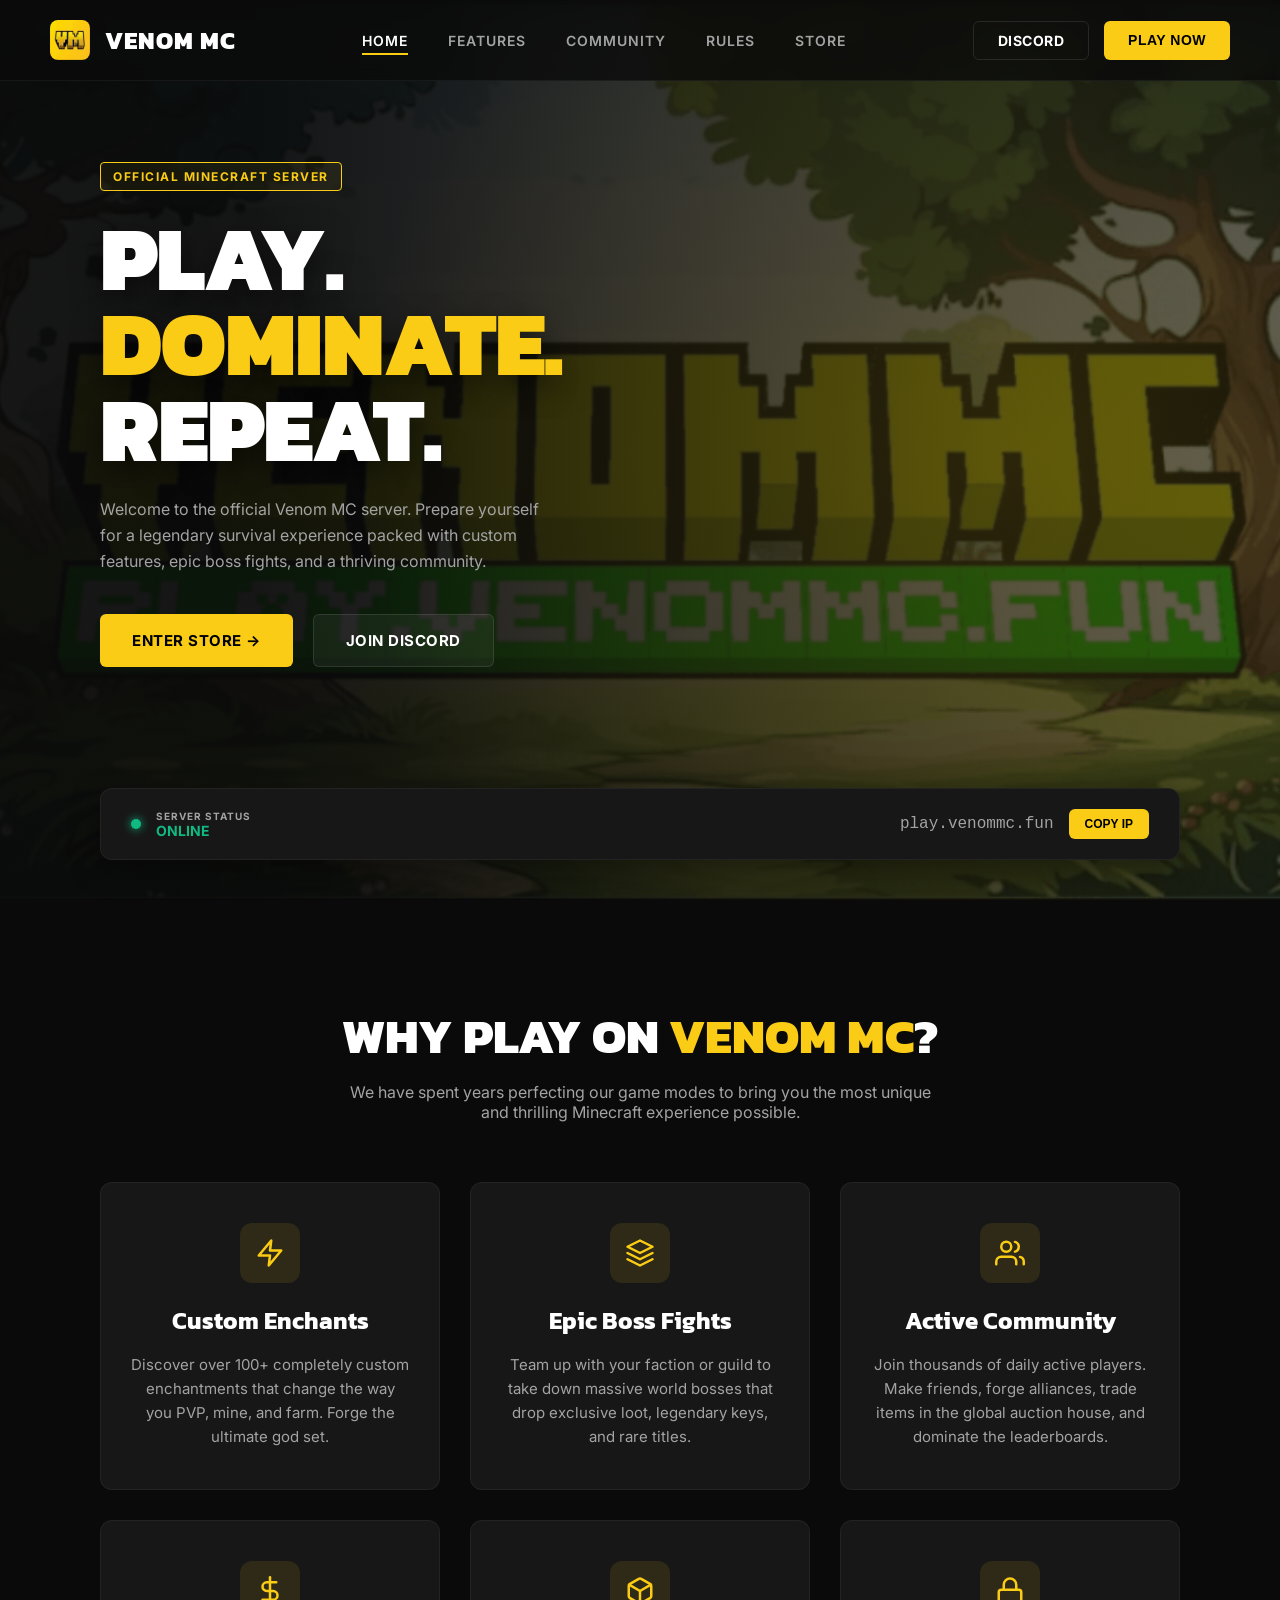
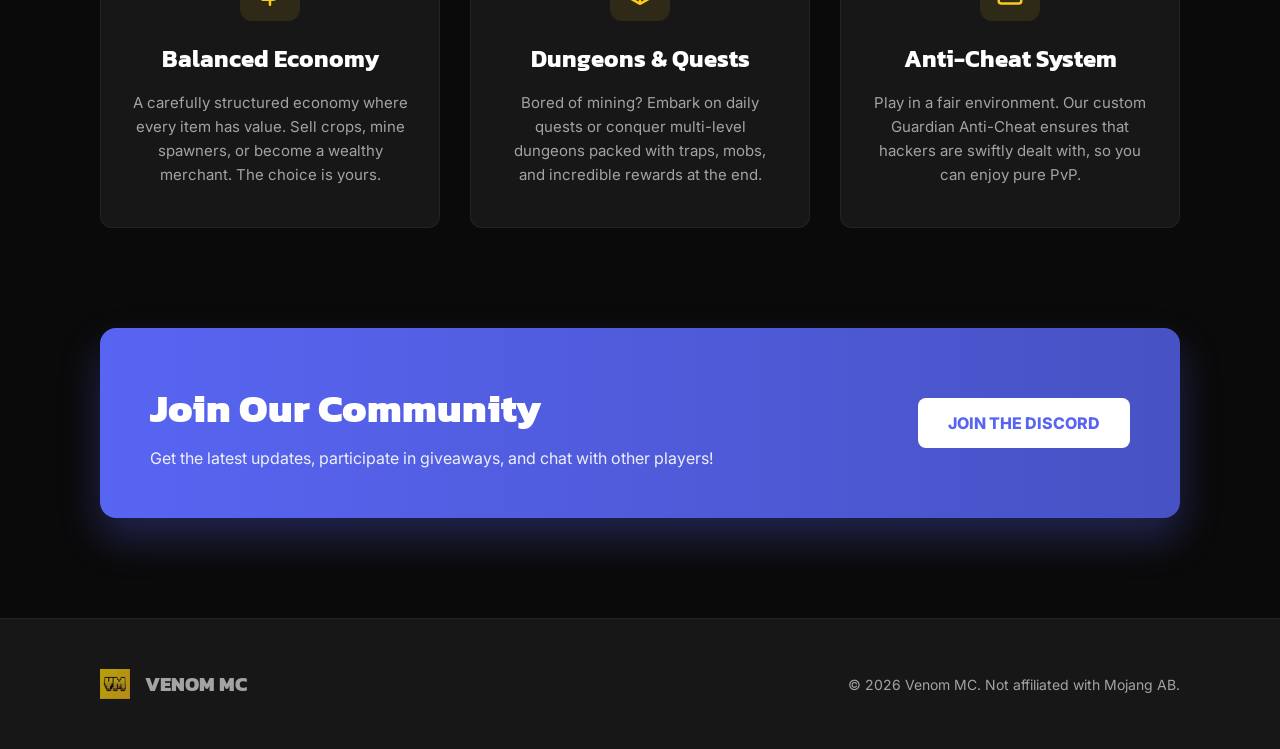
==== index.html @ 7994f70e "Add files via upload" ====
<!DOCTYPE html>
<html lang="en">
<head>
    <meta charset="UTF-8">
    <meta name="viewport" content="width=device-width, initial-scale=1.0">
    <title>Venom MC &bull; Home</title>
    <link href="https://fonts.googleapis.com/css2?family=Kanit:wght@400;700;800;900&family=Inter:wght@400;500;600;700&display=swap" rel="stylesheet">
    <link rel="icon" type="image/png" href="favicon.png">
    <style>
        :root {
            --color-primary: #facc15;
            --color-primary-dark: #ca8a04;
            --bg-dark: #0a0a0a;
            --bg-panel: #171717;
            --bg-card: #1f1f1f;
            --text-light: #ffffff;
            --text-muted: #a3a3a3;
        }

        * {
            margin: 0;
            padding: 0;
            box-sizing: border-box;
        }

        body {
            font-family: 'Inter', sans-serif;
            background-color: var(--bg-dark);
            color: var(--text-light);
            min-height: 100vh;
            display: flex;
            flex-direction: column;
            overflow-x: hidden;
        }

        .hero-section {
            background-image: 
                radial-gradient(circle at 80% 50%, rgba(250, 204, 21, 0.15) 0%, transparent 60%),
                linear-gradient(to right, rgba(10, 10, 10, 0.95) 20%, rgba(10, 10, 10, 0.7) 100%),
                url('bg_new.png');
            background-size: cover, cover, cover;
            background-position: center, center, center;
            background-attachment: fixed;
            min-height: 100vh;
            display: flex;
            flex-direction: column;
        }

        /* Navbar */
        nav {
            display: flex;
            justify-content: space-between;
            align-items: center;
            padding: 20px 50px;
            border-bottom: 1px solid rgba(255, 255, 255, 0.05);
            background: rgba(10, 10, 10, 0.8);
            backdrop-filter: blur(10px);
            position: sticky;
            top: 0;
            z-index: 100;
        }

        .nav-left {
            display: flex;
            align-items: center;
            gap: 15px;
            font-family: 'Kanit', sans-serif;
            font-size: 24px;
            font-weight: 800;
            letter-spacing: 1px;
        }

        .nav-logo {
            height: 40px;
            border-radius: 8px;
        }

        .nav-center {
            display: flex;
            gap: 40px;
        }

        .nav-link {
            color: var(--text-muted);
            text-decoration: none;
            font-weight: 600;
            font-size: 14px;
            text-transform: uppercase;
            letter-spacing: 1px;
            transition: color 0.3s ease;
            position: relative;
        }

        .nav-link:hover, .nav-link.active {
            color: var(--text-light);
        }

        .nav-link.active::after {
            content: '';
            position: absolute;
            bottom: -6px;
            left: 0;
            width: 100%;
            height: 2px;
            background-color: var(--color-primary);
        }

        .nav-right {
            display: flex;
            gap: 15px;
        }

        .btn {
            padding: 10px 24px;
            border-radius: 6px;
            font-weight: 700;
            font-size: 14px;
            text-transform: uppercase;
            letter-spacing: 0.5px;
            cursor: pointer;
            text-decoration: none;
            transition: all 0.3s ease;
            display: inline-flex;
            align-items: center;
            justify-content: center;
            border: none;
        }

        .btn-outline {
            background: transparent;
            color: var(--text-light);
            border: 1px solid rgba(255, 255, 255, 0.1);
        }

        .btn-outline:hover {
            background: rgba(255, 255, 255, 0.05);
            border-color: rgba(255, 255, 255, 0.2);
        }

        .btn-primary {
            background: var(--color-primary);
            color: #000;
        }

        .btn-primary:hover {
            background: var(--color-primary-dark);
            transform: translateY(-2px);
            box-shadow: 0 4px 15px rgba(250, 204, 21, 0.3);
        }

        .btn-dark {
            background: rgba(255, 255, 255, 0.05);
            color: var(--text-light);
            border: 1px solid rgba(255, 255, 255, 0.1);
        }

        .btn-dark:hover {
            background: rgba(255, 255, 255, 0.1);
        }

        /* Hero Section */
        .hero {
            flex-grow: 1;
            display: flex;
            flex-direction: column;
            justify-content: center;
            padding: 0 100px;
            position: relative;
        }

        .hero-tag {
            display: inline-block;
            border: 1px solid var(--color-primary);
            color: var(--color-primary);
            padding: 6px 12px;
            border-radius: 4px;
            font-size: 12px;
            font-weight: 700;
            letter-spacing: 1.5px;
            text-transform: uppercase;
            margin-bottom: 25px;
            background: rgba(250, 204, 21, 0.05);
            width: fit-content;
        }

        .hero-title {
            font-family: 'Kanit', sans-serif;
            font-size: 90px;
            font-weight: 900;
            line-height: 0.95;
            text-transform: uppercase;
            margin-bottom: 25px;
            letter-spacing: -1px;
            text-shadow: 0 10px 30px rgba(0,0,0,0.5);
        }

        .text-yellow {
            color: var(--color-primary);
        }

        .hero-desc {
            color: var(--text-muted);
            font-size: 16px;
            max-width: 450px;
            line-height: 1.6;
            margin-bottom: 40px;
        }

        .hero-buttons {
            display: flex;
            gap: 20px;
        }

        .btn-large {
            padding: 16px 32px;
            font-size: 15px;
            gap: 10px;
        }

        /* Status Bar */
        .status-bar {
            margin: 40px 100px;
            background: var(--bg-panel);
            border: 1px solid rgba(255, 255, 255, 0.05);
            border-radius: 12px;
            padding: 20px 30px;
            display: flex;
            justify-content: space-between;
            align-items: center;
            box-shadow: 0 10px 30px rgba(0,0,0,0.4);
        }

        .status-left {
            display: flex;
            align-items: center;
            gap: 15px;
        }

        .status-dot {
            width: 10px;
            height: 10px;
            background: #10b981;
            border-radius: 50%;
            box-shadow: 0 0 10px #10b981;
            animation: pulse 2s infinite;
        }

        @keyframes pulse {
            0% { transform: scale(1); opacity: 1; }
            50% { transform: scale(1.2); opacity: 0.7; }
            100% { transform: scale(1); opacity: 1; }
        }

        .status-text {
            display: flex;
            flex-direction: column;
        }

        .status-label {
            color: var(--text-muted);
            font-size: 10px;
            font-weight: 700;
            text-transform: uppercase;
            letter-spacing: 1px;
        }

        .status-value {
            color: #10b981;
            font-size: 14px;
            font-weight: 700;
            text-transform: uppercase;
        }

        .status-right {
            display: flex;
            align-items: center;
            gap: 15px;
        }

        .ip-text {
            color: var(--text-muted);
            font-family: monospace;
            font-size: 16px;
        }

        .btn-copy {
            background: var(--color-primary);
            color: #000;
            border: none;
            padding: 8px 16px;
            border-radius: 6px;
            font-weight: 800;
            font-size: 12px;
            cursor: pointer;
            transition: all 0.2s ease;
        }

        .btn-copy:hover {
            background: var(--color-primary-dark);
        }

        /* Features Section */
        .features-section {
            padding: 100px;
            background-color: var(--bg-dark);
            text-align: center;
        }
        
        .section-title {
            font-family: 'Kanit', sans-serif;
            font-size: 48px;
            font-weight: 800;
            text-transform: uppercase;
            margin-bottom: 10px;
        }
        
        .section-subtitle {
            color: var(--text-muted);
            font-size: 16px;
            margin-bottom: 60px;
            max-width: 600px;
            margin-left: auto;
            margin-right: auto;
        }

        .features-grid {
            display: grid;
            grid-template-columns: repeat(3, 1fr);
            gap: 30px;
        }

        .feature-card {
            background: var(--bg-panel);
            border: 1px solid rgba(255,255,255,0.05);
            border-radius: 12px;
            padding: 40px 30px;
            transition: transform 0.3s ease, border-color 0.3s ease;
        }

        .feature-card:hover {
            transform: translateY(-10px);
            border-color: rgba(250, 204, 21, 0.4);
        }

        .feature-icon {
            width: 60px;
            height: 60px;
            background: rgba(250, 204, 21, 0.1);
            border-radius: 12px;
            display: flex;
            align-items: center;
            justify-content: center;
            margin: 0 auto 20px auto;
            color: var(--color-primary);
        }

        .feature-icon svg {
            width: 30px;
            height: 30px;
        }

        .feature-title {
            font-family: 'Kanit', sans-serif;
            font-size: 24px;
            font-weight: 700;
            margin-bottom: 15px;
        }

        .feature-desc {
            color: var(--text-muted);
            font-size: 15px;
            line-height: 1.6;
        }

        /* Discord Banner */
        .discord-banner {
            background: linear-gradient(90deg, #5865F2 0%, #4752C4 100%);
            margin: 0 100px 100px 100px;
            border-radius: 16px;
            padding: 50px;
            display: flex;
            justify-content: space-between;
            align-items: center;
            box-shadow: 0 20px 40px rgba(88, 101, 242, 0.3);
        }

        .discord-text h2 {
            font-family: 'Kanit', sans-serif;
            font-size: 40px;
            font-weight: 800;
            margin-bottom: 10px;
        }

        .discord-text p {
            font-size: 16px;
            opacity: 0.9;
        }

        .btn-discord {
            background: white;
            color: #5865F2;
            padding: 15px 30px;
            border-radius: 8px;
            font-weight: 800;
            font-size: 16px;
            text-transform: uppercase;
            text-decoration: none;
            transition: transform 0.2s ease;
        }

        .btn-discord:hover {
            transform: scale(1.05);
        }

        /* Footer */
        footer {
            background: var(--bg-panel);
            padding: 50px 100px;
            display: flex;
            justify-content: space-between;
            align-items: center;
            border-top: 1px solid rgba(255,255,255,0.05);
        }

        .footer-left {
            display: flex;
            align-items: center;
            gap: 15px;
            font-family: 'Kanit', sans-serif;
            font-size: 20px;
            font-weight: 800;
            color: var(--text-muted);
        }

        .footer-left img {
            height: 30px;
            opacity: 0.7;
        }

        .footer-right {
            color: var(--text-muted);
            font-size: 14px;
        }

        /* Responsive */
        @media (max-width: 1024px) {
            .features-grid {
                grid-template-columns: repeat(2, 1fr);
            }
        }

        @media (max-width: 900px) {
            nav, .hero, .features-section, .discord-banner, footer {
                padding-left: 30px;
                padding-right: 30px;
            }
            nav {
                flex-direction: column;
                gap: 20px;
            }
            .hero {
                text-align: center;
                align-items: center;
                padding-top: 40px;
            }
            .hero-title {
                font-size: 60px;
            }
            .status-bar {
                margin: 20px 30px;
                flex-direction: column;
                gap: 20px;
            }
            .features-grid {
                grid-template-columns: 1fr;
            }
            .discord-banner {
                flex-direction: column;
                text-align: center;
                gap: 30px;
                margin-left: 30px;
                margin-right: 30px;
            }
            footer {
                flex-direction: column;
                gap: 20px;
            }
        }
    
/* Custom Scrollbar */
::-webkit-scrollbar {
    width: 10px;
}
::-webkit-scrollbar-track {
    background: var(--bg-main);
}
::-webkit-scrollbar-thumb {
    background: rgba(255, 255, 255, 0.1);
    border-radius: 5px;
}
::-webkit-scrollbar-thumb:hover {
    background: var(--color-primary);
}
</style>
</head>
<body>

    <div class="hero-section">
        <!-- Navbar -->
        <nav>
            <div class="nav-left">
                <img src="vm_logo.png" alt="Venom MC Logo" class="nav-logo">
                VENOM MC
            </div>
            <div class="nav-center">
                <a href="#" class="nav-link active">Home</a>
                <a href="#features" class="nav-link">Features</a>
                <a href="#community" class="nav-link">Community</a>
                <a href="#" class="nav-link">Rules</a>
                <a href="store.html" class="nav-link">Store</a> 
            </div>
            <div class="nav-right">
                <a href="https://discord.gg/KCAyPgyaUP" class="btn btn-outline" target="_blank">Discord</a>
                <!-- <a href="store.html" class="btn btn-primary">Account</a> -->
                <button class="btn btn-primary" onclick="copyIP()">Play Now</button>
            </div>
        </nav>

        <!-- Hero Content -->
        <section class="hero">
            <div class="hero-tag">OFFICIAL MINECRAFT SERVER</div>
            
            <h1 class="hero-title">
                PLAY.<br>
                <span class="text-yellow">DOMINATE.</span><br>
                REPEAT.
            </h1>
            
            <p class="hero-desc">
                Welcome to the official Venom MC server. Prepare yourself for a legendary survival experience packed with custom features, epic boss fights, and a thriving community.
            </p>
            
            <div class="hero-buttons">
                <a href="store.html" class="btn btn-primary btn-large">
                    ENTER STORE &rarr;
                </a>
                <a href="https://discord.gg/KCAyPgyaUP" target="_blank" class="btn btn-dark btn-large">
                    JOIN DISCORD
                </a>
            </div>
        </section>

        <!-- Status Bar -->
        <div class="status-bar">
            <div class="status-left">
                <div class="status-dot"></div>
                <div class="status-text">
                    <span class="status-label">Server Status</span>
                    <span class="status-value">ONLINE</span>
                </div>
            </div>
            <div class="status-right">
                <span class="ip-text">play.venommc.fun</span>
                <button class="btn-copy" onclick="copyIP()">COPY IP</button>
            </div>
        </div>
    </div>

    <!-- Features Section -->
    <section id="features" class="features-section">
        <h2 class="section-title">Why Play on <span class="text-yellow">Venom MC</span>?</h2>
        <p class="section-subtitle">We have spent years perfecting our game modes to bring you the most unique and thrilling Minecraft experience possible.</p>
        
        <div class="features-grid">
            <!-- Feature 1 -->
            <div class="feature-card">
                <div class="feature-icon">
                    <svg viewBox="0 0 24 24" fill="none" stroke="currentColor" stroke-width="2" stroke-linecap="round" stroke-linejoin="round"><polygon points="13 2 3 14 12 14 11 22 21 10 12 10 13 2"></polygon></svg>
                </div>
                <h3 class="feature-title">Custom Enchants</h3>
                <p class="feature-desc">Discover over 100+ completely custom enchantments that change the way you PVP, mine, and farm. Forge the ultimate god set.</p>
            </div>
            
            <!-- Feature 2 -->
            <div class="feature-card">
                <div class="feature-icon">
                    <svg viewBox="0 0 24 24" fill="none" stroke="currentColor" stroke-width="2" stroke-linecap="round" stroke-linejoin="round"><path d="M12 2L2 7l10 5 10-5-10-5zM2 17l10 5 10-5M2 12l10 5 10-5"></path></svg>
                </div>
                <h3 class="feature-title">Epic Boss Fights</h3>
                <p class="feature-desc">Team up with your faction or guild to take down massive world bosses that drop exclusive loot, legendary keys, and rare titles.</p>
            </div>
            
            <!-- Feature 3 -->
            <div class="feature-card">
                <div class="feature-icon">
                    <svg viewBox="0 0 24 24" fill="none" stroke="currentColor" stroke-width="2" stroke-linecap="round" stroke-linejoin="round"><path d="M17 21v-2a4 4 0 0 0-4-4H5a4 4 0 0 0-4 4v2"></path><circle cx="9" cy="7" r="4"></circle><path d="M23 21v-2a4 4 0 0 0-3-3.87"></path><path d="M16 3.13a4 4 0 0 1 0 7.75"></path></svg>
                </div>
                <h3 class="feature-title">Active Community</h3>
                <p class="feature-desc">Join thousands of daily active players. Make friends, forge alliances, trade items in the global auction house, and dominate the leaderboards.</p>
            </div>
            
            <!-- Feature 4 -->
            <div class="feature-card">
                <div class="feature-icon">
                    <svg viewBox="0 0 24 24" fill="none" stroke="currentColor" stroke-width="2" stroke-linecap="round" stroke-linejoin="round"><line x1="12" y1="1" x2="12" y2="23"></line><path d="M17 5H9.5a3.5 3.5 0 0 0 0 7h5a3.5 3.5 0 0 1 0 7H6"></path></svg>
                </div>
                <h3 class="feature-title">Balanced Economy</h3>
                <p class="feature-desc">A carefully structured economy where every item has value. Sell crops, mine spawners, or become a wealthy merchant. The choice is yours.</p>
            </div>
            
            <!-- Feature 5 -->
            <div class="feature-card">
                <div class="feature-icon">
                    <svg viewBox="0 0 24 24" fill="none" stroke="currentColor" stroke-width="2" stroke-linecap="round" stroke-linejoin="round"><path d="M21 16V8a2 2 0 0 0-1-1.73l-7-4a2 2 0 0 0-2 0l-7 4A2 2 0 0 0 3 8v8a2 2 0 0 0 1 1.73l7 4a2 2 0 0 0 2 0l7-4A2 2 0 0 0 21 16z"></path><polyline points="3.27 6.96 12 12.01 20.73 6.96"></polyline><line x1="12" y1="22.08" x2="12" y2="12"></line></svg>
                </div>
                <h3 class="feature-title">Dungeons & Quests</h3>
                <p class="feature-desc">Bored of mining? Embark on daily quests or conquer multi-level dungeons packed with traps, mobs, and incredible rewards at the end.</p>
            </div>
            
            <!-- Feature 6 -->
            <div class="feature-card">
                <div class="feature-icon">
                    <svg viewBox="0 0 24 24" fill="none" stroke="currentColor" stroke-width="2" stroke-linecap="round" stroke-linejoin="round"><rect x="3" y="11" width="18" height="11" rx="2" ry="2"></rect><path d="M7 11V7a5 5 0 0 1 10 0v4"></path></svg>
                </div>
                <h3 class="feature-title">Anti-Cheat System</h3>
                <p class="feature-desc">Play in a fair environment. Our custom Guardian Anti-Cheat ensures that hackers are swiftly dealt with, so you can enjoy pure PvP.</p>
            </div>
        </div>
    </section>

    <!-- Discord Banner -->
    <section id="community" class="discord-banner">
        <div class="discord-text">
            <h2>Join Our Community</h2>
            <p>Get the latest updates, participate in giveaways, and chat with other players!</p>
        </div>
        <a href="https://discord.gg/KCAyPgyaUP" target="_blank" class="btn-discord">
            Join the Discord
        </a>
    </section>

    <!-- Footer -->
    <footer>
        <div class="footer-left">
            <img src="vm_logo.png" alt="Logo">
            VENOM MC
        </div>
        <div class="footer-right">
            &copy; 2026 Venom MC. Not affiliated with Mojang AB.
        </div>
    </footer>

    <script>
        function copyIP() {
            navigator.clipboard.writeText('play.venommc.fun').then(() => {
                const btns = document.querySelectorAll('.btn-copy');
                btns.forEach(btn => {
                    const originalText = btn.innerText;
                    btn.innerText = 'COPIED!';
                    setTimeout(() => {
                        btn.innerText = originalText;
                    }, 2000);
                });
            });
        }
    </script>
</body>
</html>
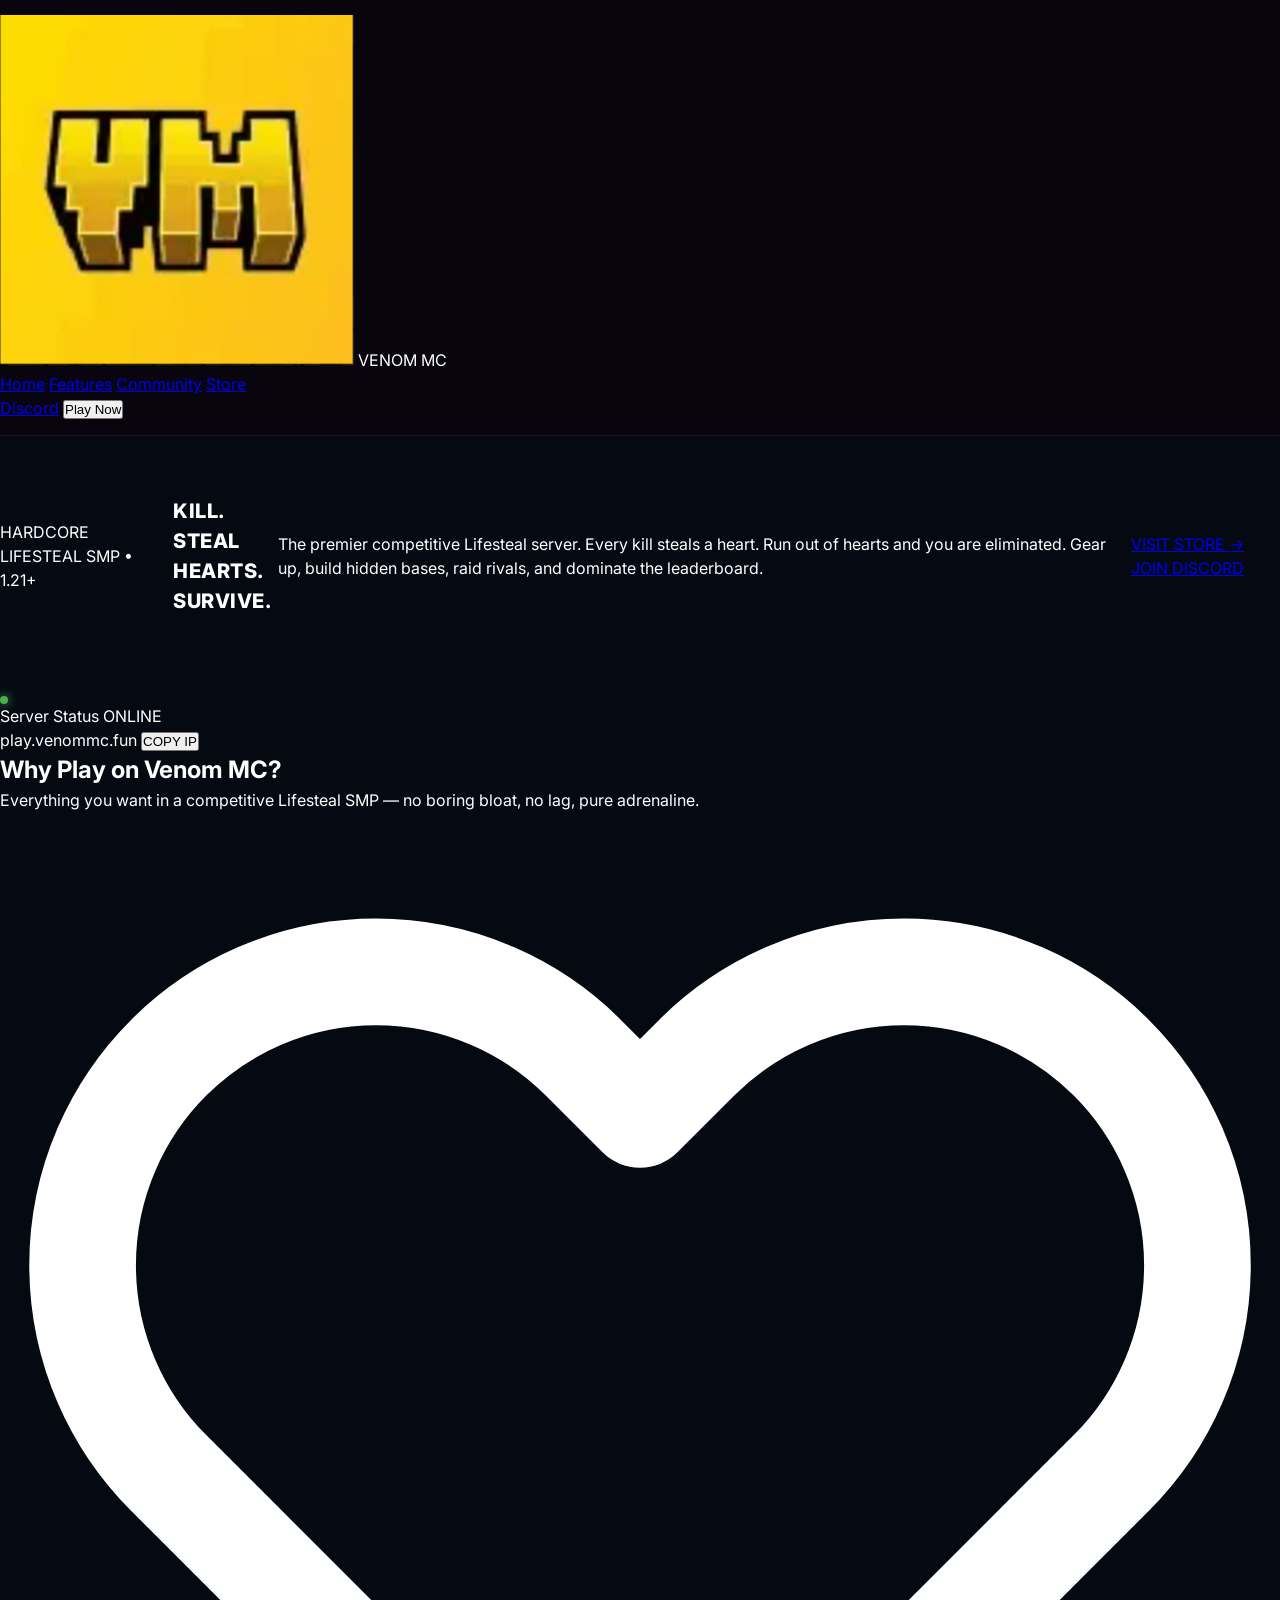
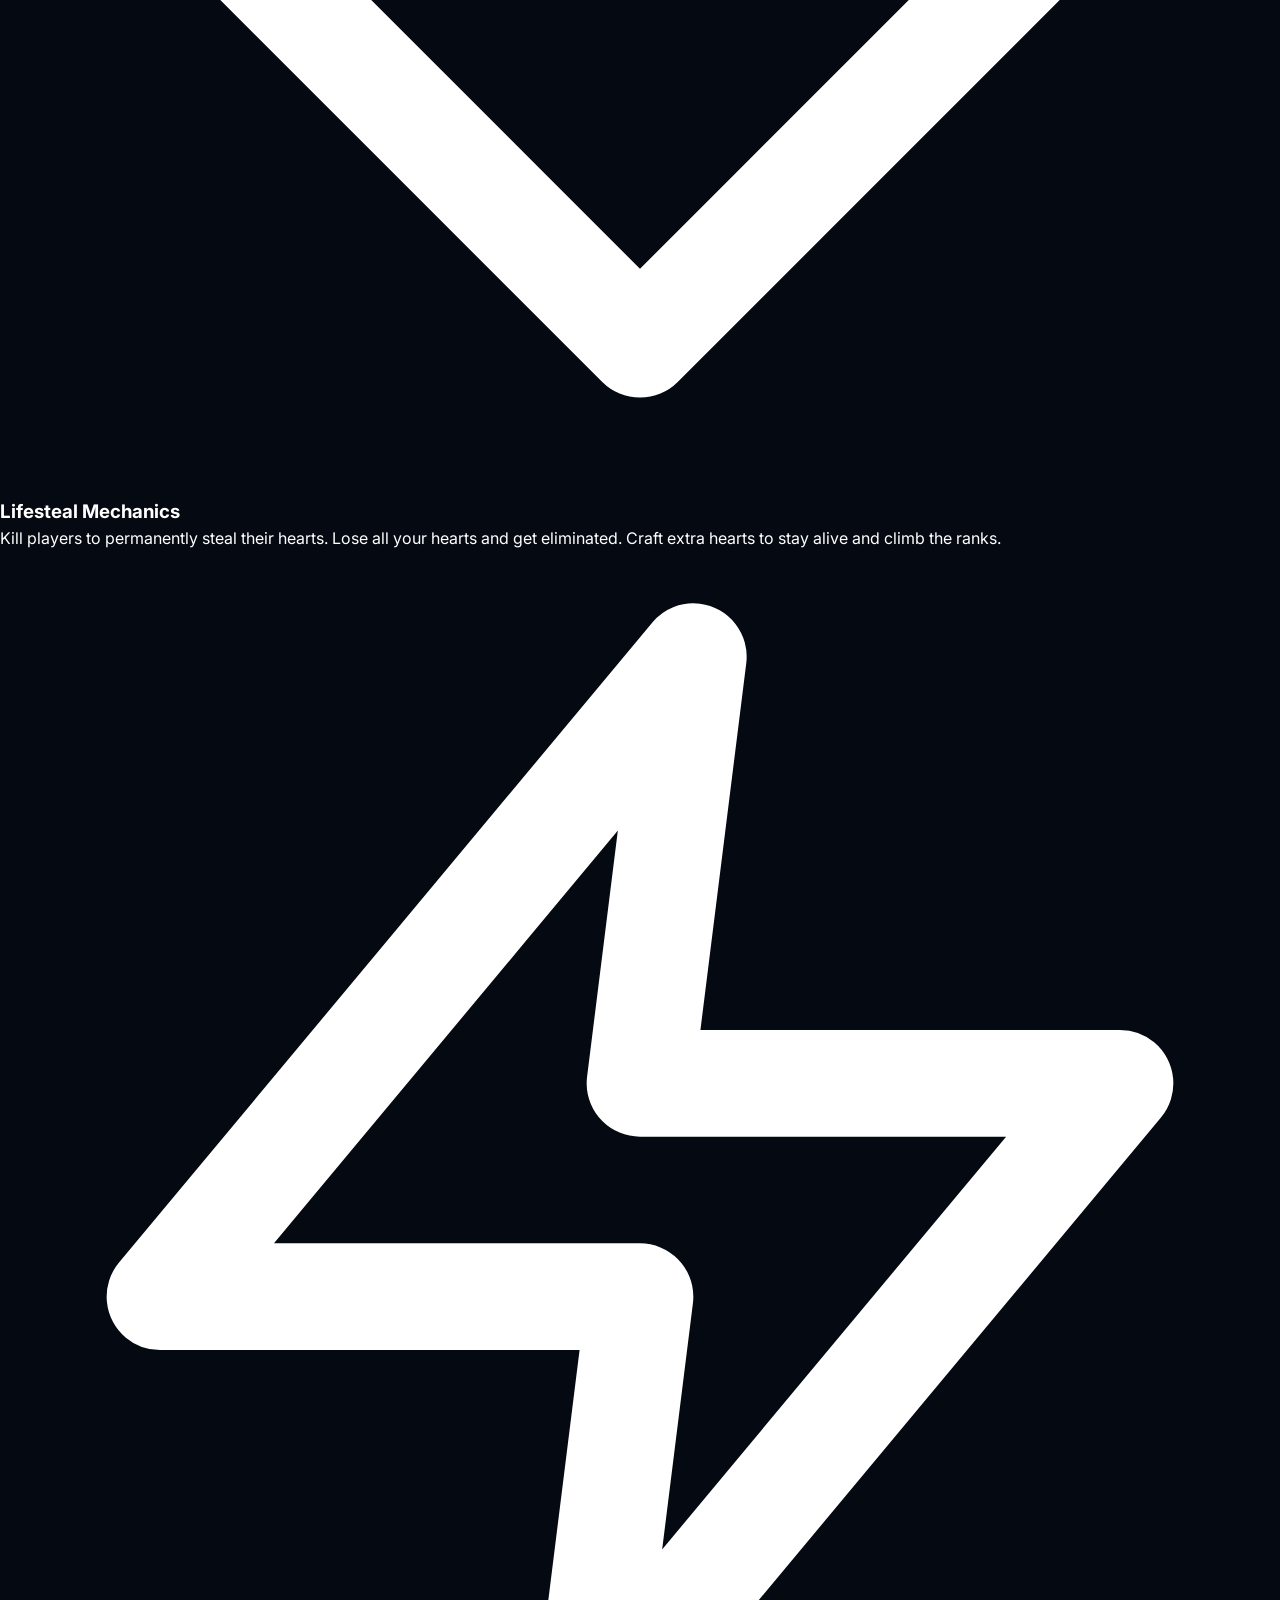
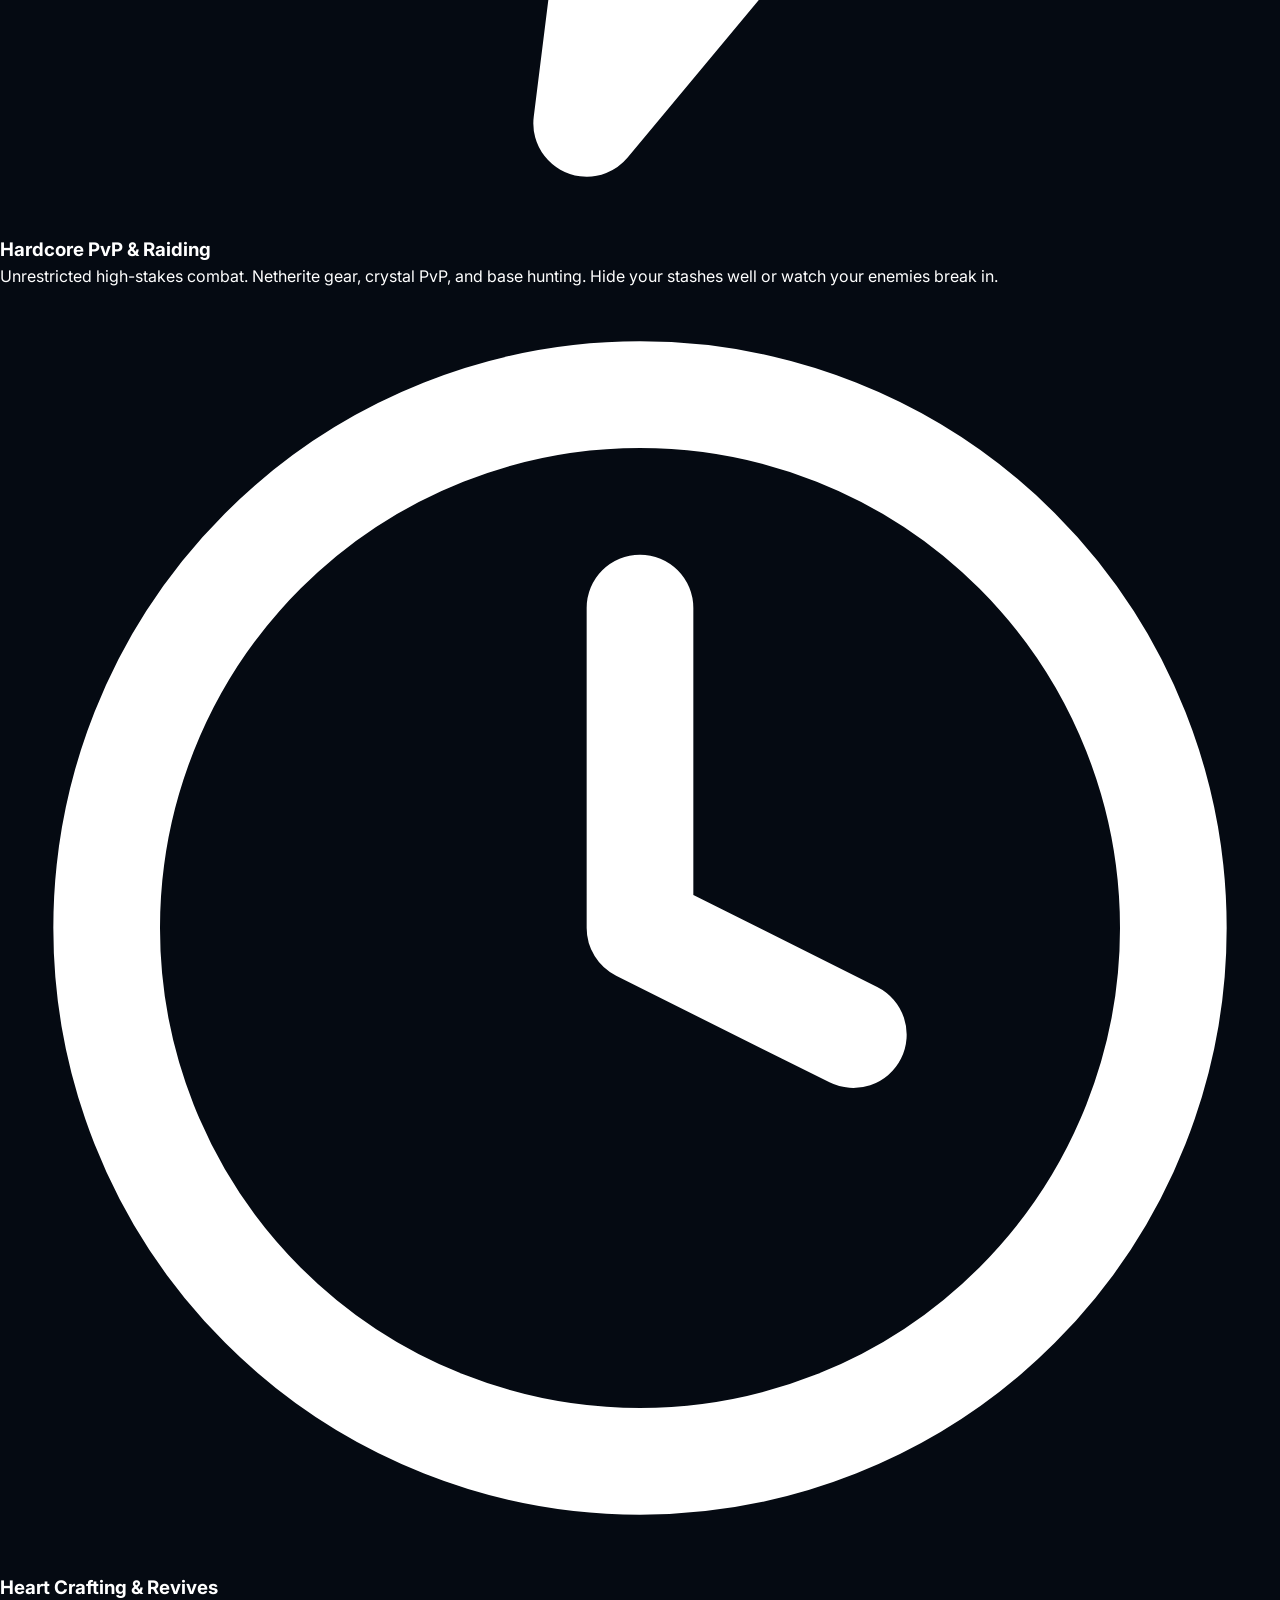
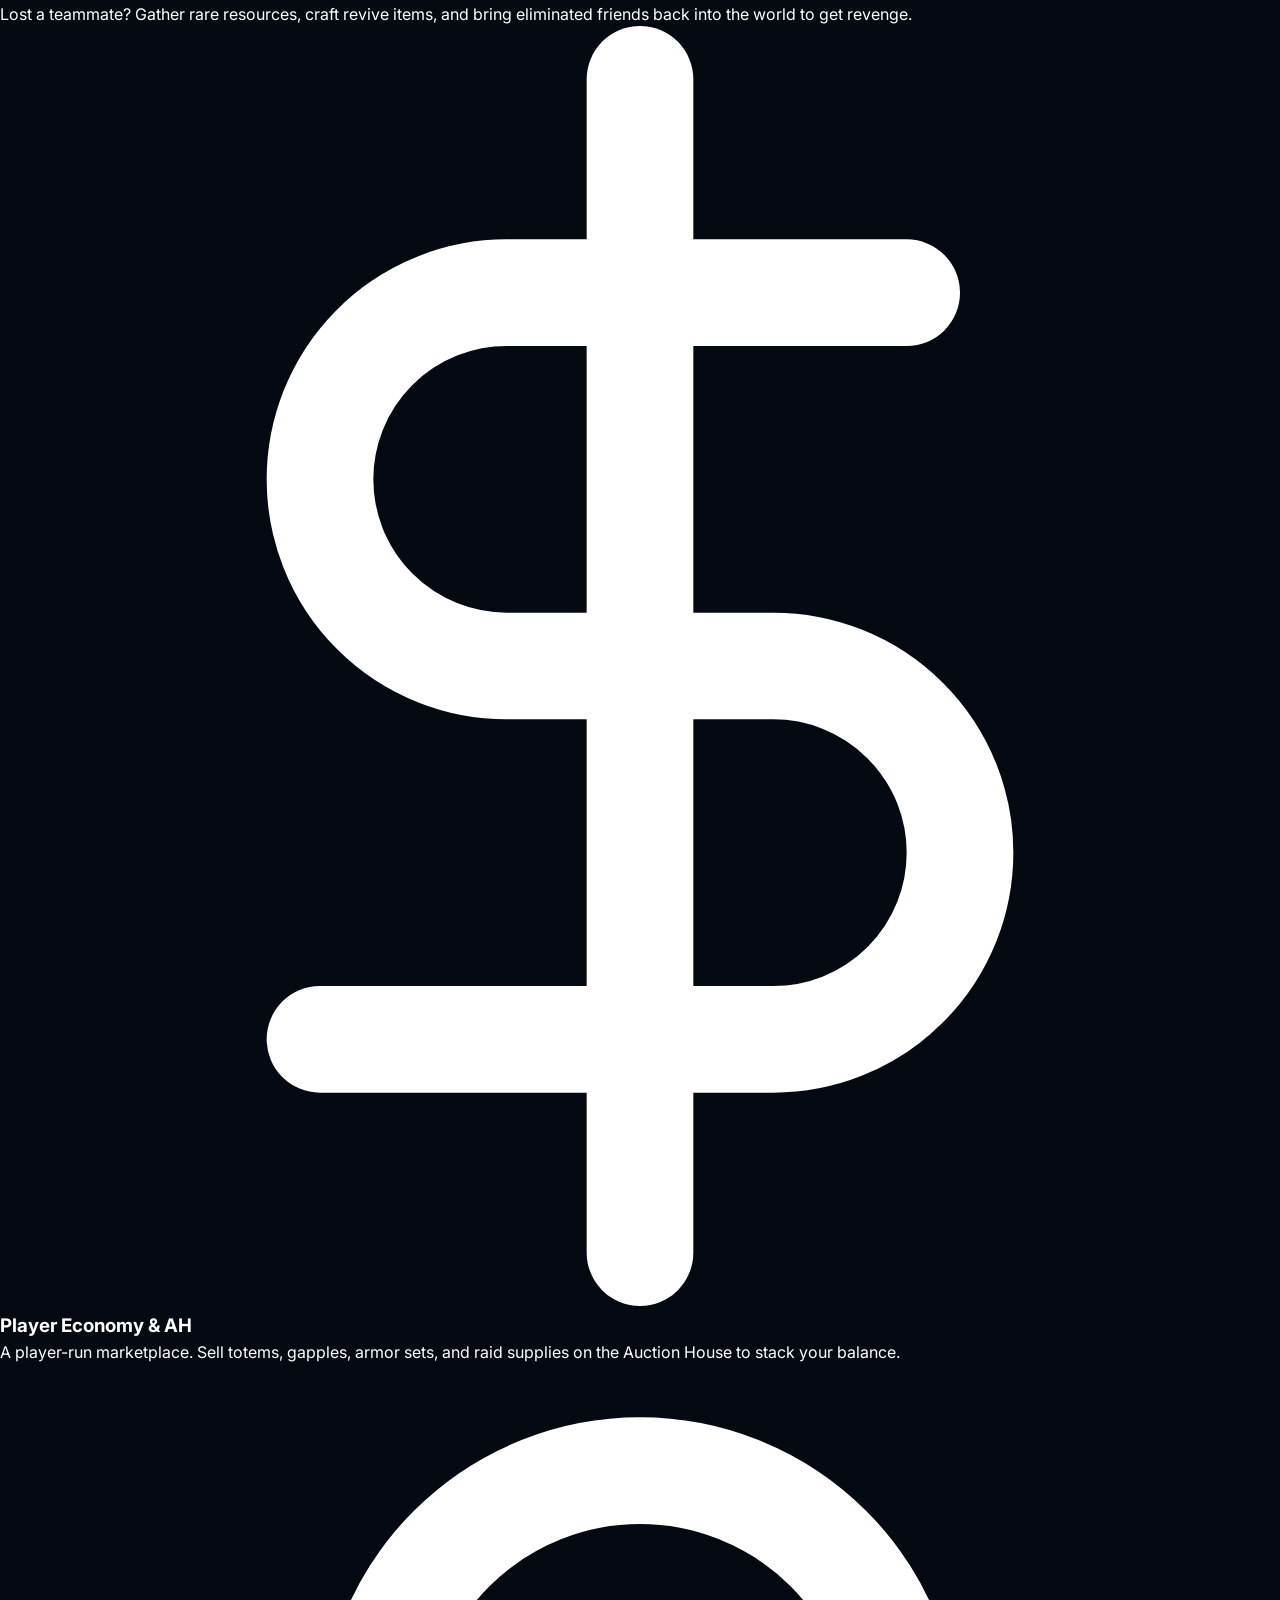
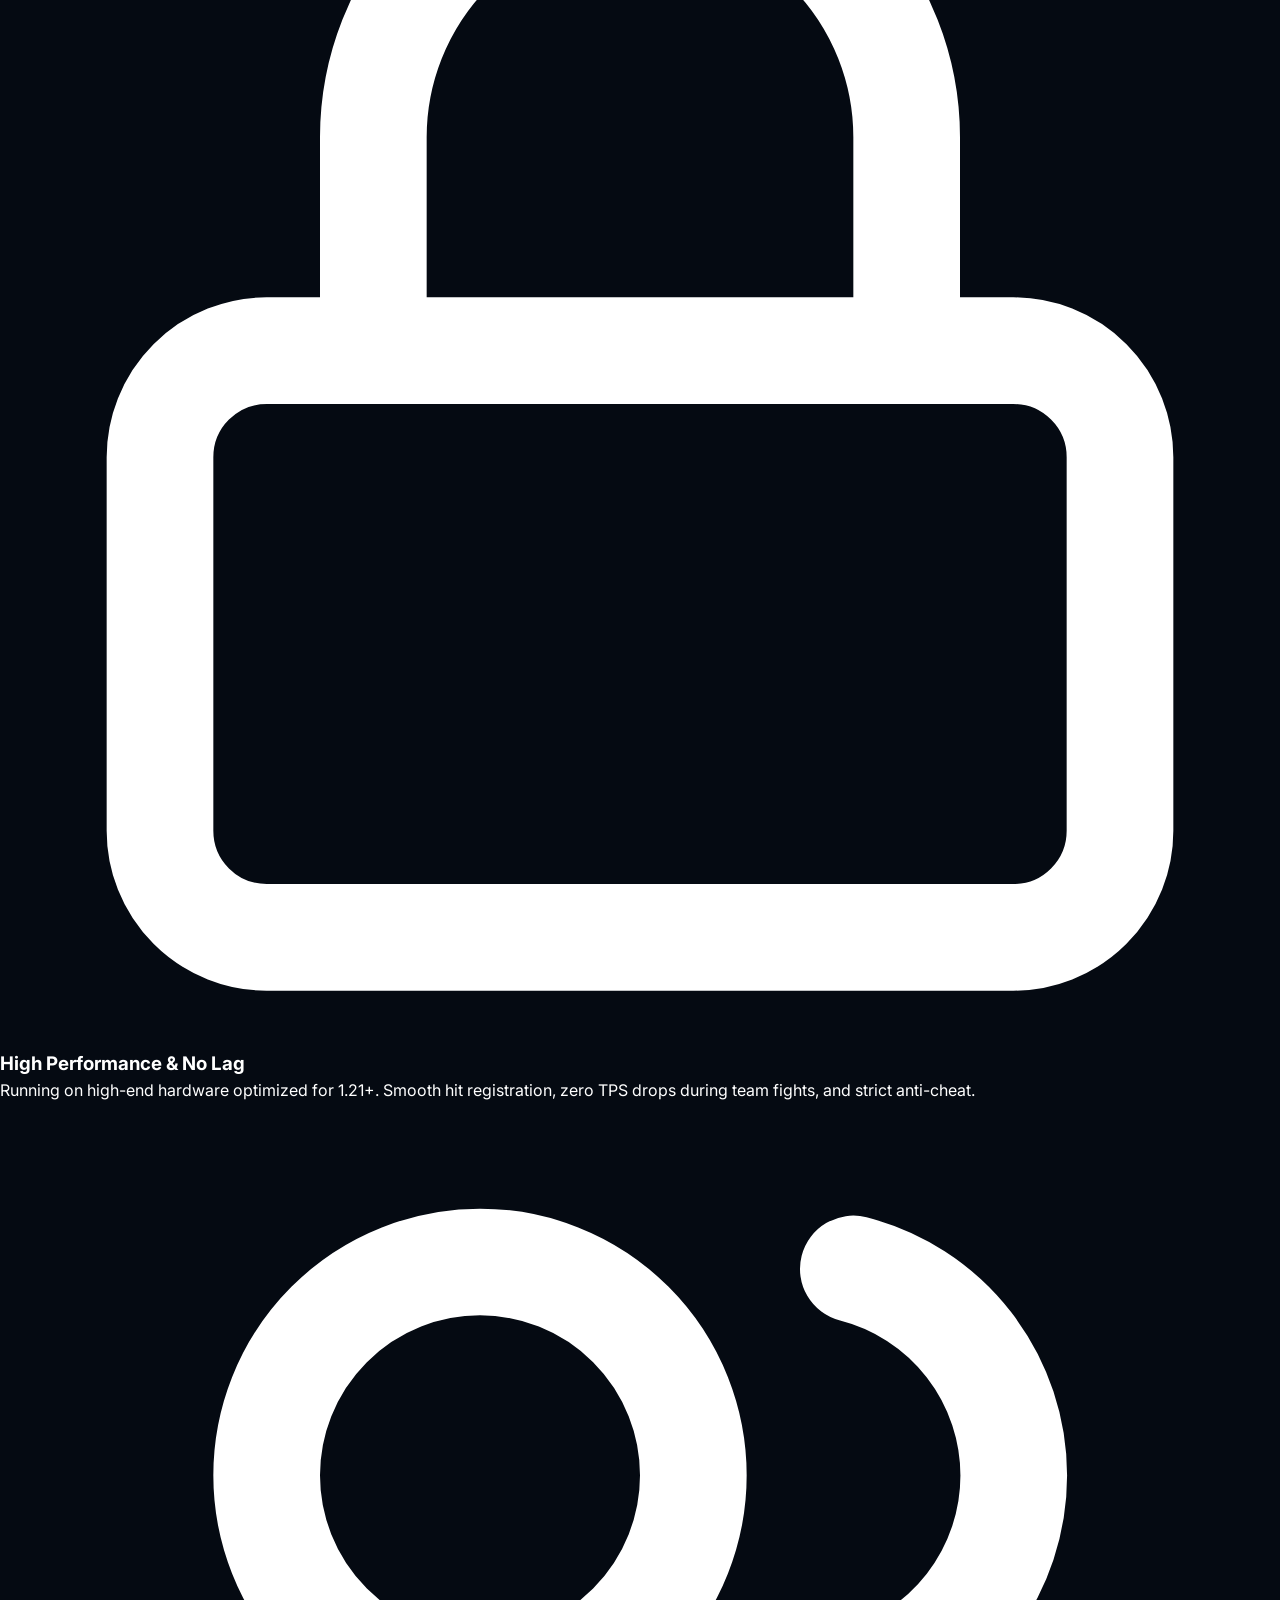
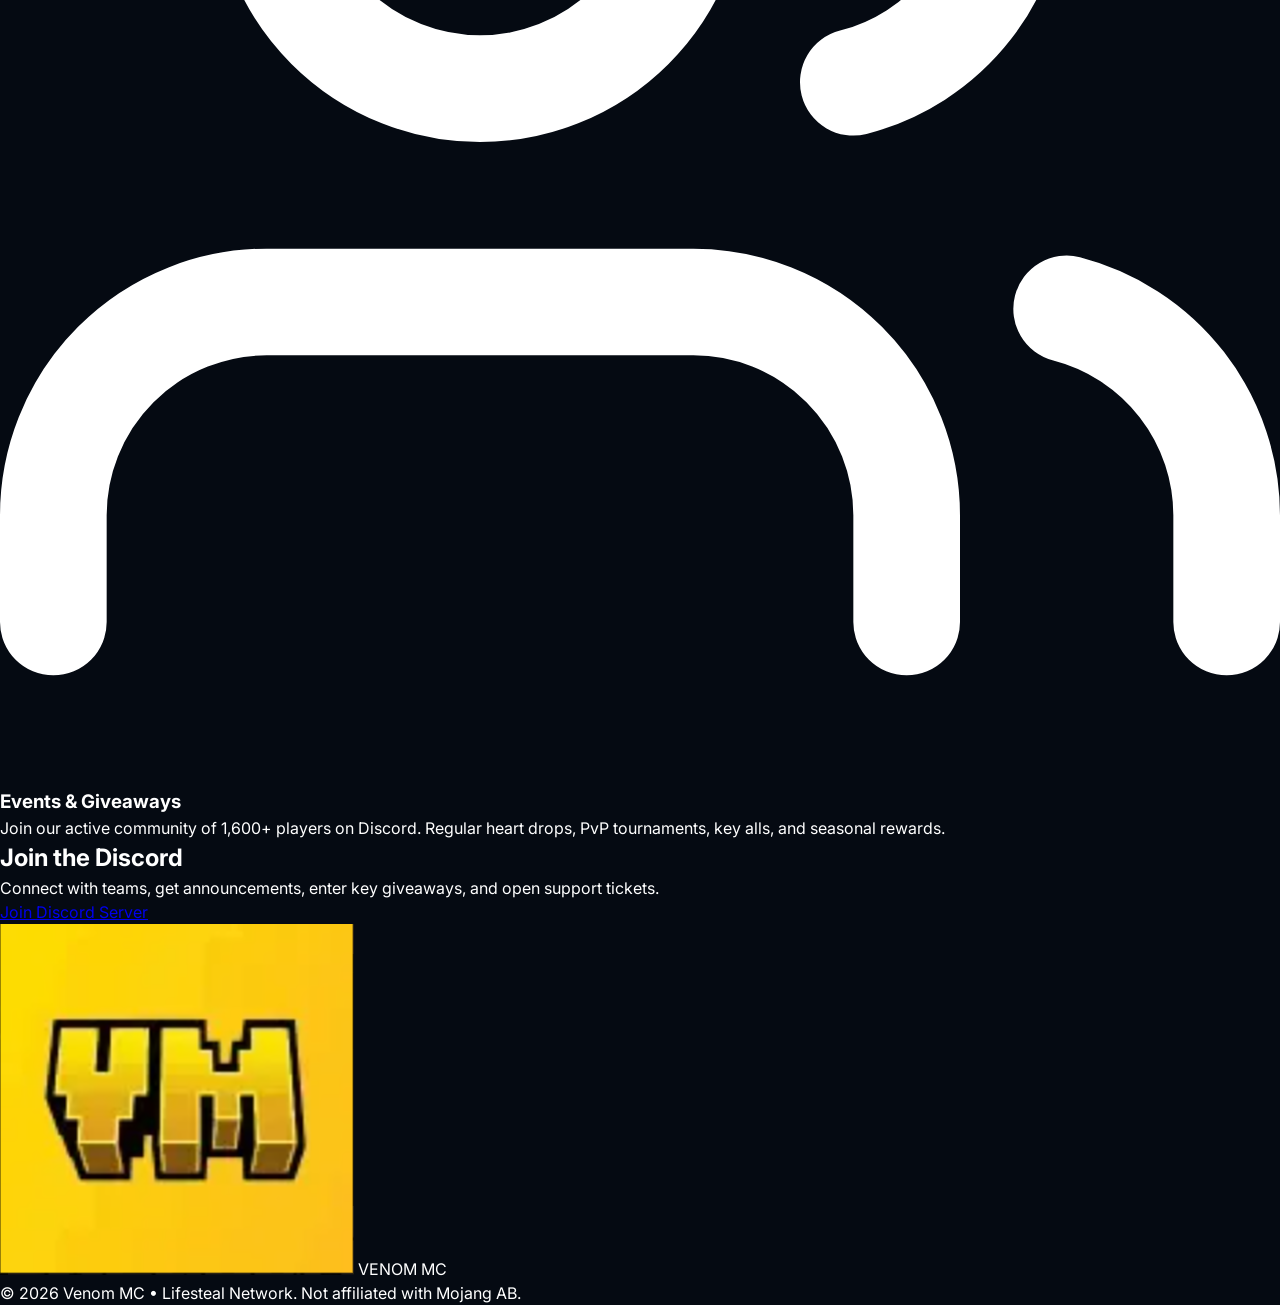
==== commit b16f55f9: "Add files via upload" ====
--- a/index.html
+++ b/index.html
@@ -3,511 +3,17 @@
 <head>
     <meta charset="UTF-8">
     <meta name="viewport" content="width=device-width, initial-scale=1.0">
-    <title>Venom MC &bull; Home</title>
+    <title>Venom MC &bull; Lifesteal SMP</title>
     <link href="https://fonts.googleapis.com/css2?family=Kanit:wght@400;700;800;900&family=Inter:wght@400;500;600;700&display=swap" rel="stylesheet">
+    <link rel="stylesheet" href="style.css">
     <link rel="icon" type="image/png" href="favicon.png">
-    <style>
-        :root {
-            --color-primary: #facc15;
-            --color-primary-dark: #ca8a04;
-            --bg-dark: #0a0a0a;
-            --bg-panel: #171717;
-            --bg-card: #1f1f1f;
-            --text-light: #ffffff;
-            --text-muted: #a3a3a3;
-        }
-
-        * {
-            margin: 0;
-            padding: 0;
-            box-sizing: border-box;
-        }
-
-        body {
-            font-family: 'Inter', sans-serif;
-            background-color: var(--bg-dark);
-            color: var(--text-light);
-            min-height: 100vh;
-            display: flex;
-            flex-direction: column;
-            overflow-x: hidden;
-        }
-
-        .hero-section {
-            background-image: 
-                radial-gradient(circle at 80% 50%, rgba(250, 204, 21, 0.15) 0%, transparent 60%),
-                linear-gradient(to right, rgba(10, 10, 10, 0.95) 20%, rgba(10, 10, 10, 0.7) 100%),
-                url('bg_new.png');
-            background-size: cover, cover, cover;
-            background-position: center, center, center;
-            background-attachment: fixed;
-            min-height: 100vh;
-            display: flex;
-            flex-direction: column;
-        }
-
-        /* Navbar */
-        nav {
-            display: flex;
-            justify-content: space-between;
-            align-items: center;
-            padding: 20px 50px;
-            border-bottom: 1px solid rgba(255, 255, 255, 0.05);
-            background: rgba(10, 10, 10, 0.8);
-            backdrop-filter: blur(10px);
-            position: sticky;
-            top: 0;
-            z-index: 100;
-        }
-
-        .nav-left {
-            display: flex;
-            align-items: center;
-            gap: 15px;
-            font-family: 'Kanit', sans-serif;
-            font-size: 24px;
-            font-weight: 800;
-            letter-spacing: 1px;
-        }
-
-        .nav-logo {
-            height: 40px;
-            border-radius: 8px;
-        }
-
-        .nav-center {
-            display: flex;
-            gap: 40px;
-        }
-
-        .nav-link {
-            color: var(--text-muted);
-            text-decoration: none;
-            font-weight: 600;
-            font-size: 14px;
-            text-transform: uppercase;
-            letter-spacing: 1px;
-            transition: color 0.3s ease;
-            position: relative;
-        }
-
-        .nav-link:hover, .nav-link.active {
-            color: var(--text-light);
-        }
-
-        .nav-link.active::after {
-            content: '';
-            position: absolute;
-            bottom: -6px;
-            left: 0;
-            width: 100%;
-            height: 2px;
-            background-color: var(--color-primary);
-        }
-
-        .nav-right {
-            display: flex;
-            gap: 15px;
-        }
-
-        .btn {
-            padding: 10px 24px;
-            border-radius: 6px;
-            font-weight: 700;
-            font-size: 14px;
-            text-transform: uppercase;
-            letter-spacing: 0.5px;
-            cursor: pointer;
-            text-decoration: none;
-            transition: all 0.3s ease;
-            display: inline-flex;
-            align-items: center;
-            justify-content: center;
-            border: none;
-        }
-
-        .btn-outline {
-            background: transparent;
-            color: var(--text-light);
-            border: 1px solid rgba(255, 255, 255, 0.1);
-        }
-
-        .btn-outline:hover {
-            background: rgba(255, 255, 255, 0.05);
-            border-color: rgba(255, 255, 255, 0.2);
-        }
-
-        .btn-primary {
-            background: var(--color-primary);
-            color: #000;
-        }
-
-        .btn-primary:hover {
-            background: var(--color-primary-dark);
-            transform: translateY(-2px);
-            box-shadow: 0 4px 15px rgba(250, 204, 21, 0.3);
-        }
-
-        .btn-dark {
-            background: rgba(255, 255, 255, 0.05);
-            color: var(--text-light);
-            border: 1px solid rgba(255, 255, 255, 0.1);
-        }
-
-        .btn-dark:hover {
-            background: rgba(255, 255, 255, 0.1);
-        }
-
-        /* Hero Section */
-        .hero {
-            flex-grow: 1;
-            display: flex;
-            flex-direction: column;
-            justify-content: center;
-            padding: 0 100px;
-            position: relative;
-        }
-
-        .hero-tag {
-            display: inline-block;
-            border: 1px solid var(--color-primary);
-            color: var(--color-primary);
-            padding: 6px 12px;
-            border-radius: 4px;
-            font-size: 12px;
-            font-weight: 700;
-            letter-spacing: 1.5px;
-            text-transform: uppercase;
-            margin-bottom: 25px;
-            background: rgba(250, 204, 21, 0.05);
-            width: fit-content;
-        }
-
-        .hero-title {
-            font-family: 'Kanit', sans-serif;
-            font-size: 90px;
-            font-weight: 900;
-            line-height: 0.95;
-            text-transform: uppercase;
-            margin-bottom: 25px;
-            letter-spacing: -1px;
-            text-shadow: 0 10px 30px rgba(0,0,0,0.5);
-        }
-
-        .text-yellow {
-            color: var(--color-primary);
-        }
-
-        .hero-desc {
-            color: var(--text-muted);
-            font-size: 16px;
-            max-width: 450px;
-            line-height: 1.6;
-            margin-bottom: 40px;
-        }
-
-        .hero-buttons {
-            display: flex;
-            gap: 20px;
-        }
-
-        .btn-large {
-            padding: 16px 32px;
-            font-size: 15px;
-            gap: 10px;
-        }
-
-        /* Status Bar */
-        .status-bar {
-            margin: 40px 100px;
-            background: var(--bg-panel);
-            border: 1px solid rgba(255, 255, 255, 0.05);
-            border-radius: 12px;
-            padding: 20px 30px;
-            display: flex;
-            justify-content: space-between;
-            align-items: center;
-            box-shadow: 0 10px 30px rgba(0,0,0,0.4);
-        }
-
-        .status-left {
-            display: flex;
-            align-items: center;
-            gap: 15px;
-        }
-
-        .status-dot {
-            width: 10px;
-            height: 10px;
-            background: #10b981;
-            border-radius: 50%;
-            box-shadow: 0 0 10px #10b981;
-            animation: pulse 2s infinite;
-        }
-
-        @keyframes pulse {
-            0% { transform: scale(1); opacity: 1; }
-            50% { transform: scale(1.2); opacity: 0.7; }
-            100% { transform: scale(1); opacity: 1; }
-        }
-
-        .status-text {
-            display: flex;
-            flex-direction: column;
-        }
-
-        .status-label {
-            color: var(--text-muted);
-            font-size: 10px;
-            font-weight: 700;
-            text-transform: uppercase;
-            letter-spacing: 1px;
-        }
-
-        .status-value {
-            color: #10b981;
-            font-size: 14px;
-            font-weight: 700;
-            text-transform: uppercase;
-        }
-
-        .status-right {
-            display: flex;
-            align-items: center;
-            gap: 15px;
-        }
-
-        .ip-text {
-            color: var(--text-muted);
-            font-family: monospace;
-            font-size: 16px;
-        }
-
-        .btn-copy {
-            background: var(--color-primary);
-            color: #000;
-            border: none;
-            padding: 8px 16px;
-            border-radius: 6px;
-            font-weight: 800;
-            font-size: 12px;
-            cursor: pointer;
-            transition: all 0.2s ease;
-        }
-
-        .btn-copy:hover {
-            background: var(--color-primary-dark);
-        }
-
-        /* Features Section */
-        .features-section {
-            padding: 100px;
-            background-color: var(--bg-dark);
-            text-align: center;
-        }
-        
-        .section-title {
-            font-family: 'Kanit', sans-serif;
-            font-size: 48px;
-            font-weight: 800;
-            text-transform: uppercase;
-            margin-bottom: 10px;
-        }
-        
-        .section-subtitle {
-            color: var(--text-muted);
-            font-size: 16px;
-            margin-bottom: 60px;
-            max-width: 600px;
-            margin-left: auto;
-            margin-right: auto;
-        }
-
-        .features-grid {
-            display: grid;
-            grid-template-columns: repeat(3, 1fr);
-            gap: 30px;
-        }
-
-        .feature-card {
-            background: var(--bg-panel);
-            border: 1px solid rgba(255,255,255,0.05);
-            border-radius: 12px;
-            padding: 40px 30px;
-            transition: transform 0.3s ease, border-color 0.3s ease;
-        }
-
-        .feature-card:hover {
-            transform: translateY(-10px);
-            border-color: rgba(250, 204, 21, 0.4);
-        }
-
-        .feature-icon {
-            width: 60px;
-            height: 60px;
-            background: rgba(250, 204, 21, 0.1);
-            border-radius: 12px;
-            display: flex;
-            align-items: center;
-            justify-content: center;
-            margin: 0 auto 20px auto;
-            color: var(--color-primary);
-        }
-
-        .feature-icon svg {
-            width: 30px;
-            height: 30px;
-        }
-
-        .feature-title {
-            font-family: 'Kanit', sans-serif;
-            font-size: 24px;
-            font-weight: 700;
-            margin-bottom: 15px;
-        }
-
-        .feature-desc {
-            color: var(--text-muted);
-            font-size: 15px;
-            line-height: 1.6;
-        }
-
-        /* Discord Banner */
-        .discord-banner {
-            background: linear-gradient(90deg, #5865F2 0%, #4752C4 100%);
-            margin: 0 100px 100px 100px;
-            border-radius: 16px;
-            padding: 50px;
-            display: flex;
-            justify-content: space-between;
-            align-items: center;
-            box-shadow: 0 20px 40px rgba(88, 101, 242, 0.3);
-        }
-
-        .discord-text h2 {
-            font-family: 'Kanit', sans-serif;
-            font-size: 40px;
-            font-weight: 800;
-            margin-bottom: 10px;
-        }
-
-        .discord-text p {
-            font-size: 16px;
-            opacity: 0.9;
-        }
-
-        .btn-discord {
-            background: white;
-            color: #5865F2;
-            padding: 15px 30px;
-            border-radius: 8px;
-            font-weight: 800;
-            font-size: 16px;
-            text-transform: uppercase;
-            text-decoration: none;
-            transition: transform 0.2s ease;
-        }
-
-        .btn-discord:hover {
-            transform: scale(1.05);
-        }
-
-        /* Footer */
-        footer {
-            background: var(--bg-panel);
-            padding: 50px 100px;
-            display: flex;
-            justify-content: space-between;
-            align-items: center;
-            border-top: 1px solid rgba(255,255,255,0.05);
-        }
-
-        .footer-left {
-            display: flex;
-            align-items: center;
-            gap: 15px;
-            font-family: 'Kanit', sans-serif;
-            font-size: 20px;
-            font-weight: 800;
-            color: var(--text-muted);
-        }
-
-        .footer-left img {
-            height: 30px;
-            opacity: 0.7;
-        }
-
-        .footer-right {
-            color: var(--text-muted);
-            font-size: 14px;
-        }
-
-        /* Responsive */
-        @media (max-width: 1024px) {
-            .features-grid {
-                grid-template-columns: repeat(2, 1fr);
-            }
-        }
-
-        @media (max-width: 900px) {
-            nav, .hero, .features-section, .discord-banner, footer {
-                padding-left: 30px;
-                padding-right: 30px;
-            }
-            nav {
-                flex-direction: column;
-                gap: 20px;
-            }
-            .hero {
-                text-align: center;
-                align-items: center;
-                padding-top: 40px;
-            }
-            .hero-title {
-                font-size: 60px;
-            }
-            .status-bar {
-                margin: 20px 30px;
-                flex-direction: column;
-                gap: 20px;
-            }
-            .features-grid {
-                grid-template-columns: 1fr;
-            }
-            .discord-banner {
-                flex-direction: column;
-                text-align: center;
-                gap: 30px;
-                margin-left: 30px;
-                margin-right: 30px;
-            }
-            footer {
-                flex-direction: column;
-                gap: 20px;
-            }
-        }
-    
-/* Custom Scrollbar */
-::-webkit-scrollbar {
-    width: 10px;
-}
-::-webkit-scrollbar-track {
-    background: var(--bg-main);
-}
-::-webkit-scrollbar-thumb {
-    background: rgba(255, 255, 255, 0.1);
-    border-radius: 5px;
-}
-::-webkit-scrollbar-thumb:hover {
-    background: var(--color-primary);
-}
-</style>
 </head>
 <body>
 
-    <div class="hero-section">
+    <!-- Header Section -->
+    <div class="header-wrapper">
         <!-- Navbar -->
-        <nav>
+        <nav class="navbar">
             <div class="nav-left">
                 <img src="vm_logo.png" alt="Venom MC Logo" class="nav-logo">
                 VENOM MC
@@ -516,33 +22,31 @@
                 <a href="#" class="nav-link active">Home</a>
                 <a href="#features" class="nav-link">Features</a>
                 <a href="#community" class="nav-link">Community</a>
-                <a href="#" class="nav-link">Rules</a>
                 <a href="store.html" class="nav-link">Store</a> 
             </div>
             <div class="nav-right">
                 <a href="https://discord.gg/KCAyPgyaUP" class="btn btn-outline" target="_blank">Discord</a>
-                <!-- <a href="store.html" class="btn btn-primary">Account</a> -->
                 <button class="btn btn-primary" onclick="copyIP()">Play Now</button>
             </div>
         </nav>
 
         <!-- Hero Content -->
         <section class="hero">
-            <div class="hero-tag">OFFICIAL MINECRAFT SERVER</div>
+            <div class="hero-tag">HARDCORE LIFESTEAL SMP &bull; 1.21+</div>
             
             <h1 class="hero-title">
-                PLAY.<br>
-                <span class="text-yellow">DOMINATE.</span><br>
-                REPEAT.
+                KILL.<br>
+                <span class="text-yellow">STEAL HEARTS.</span><br>
+                SURVIVE.
             </h1>
             
             <p class="hero-desc">
-                Welcome to the official Venom MC server. Prepare yourself for a legendary survival experience packed with custom features, epic boss fights, and a thriving community.
+                The premier competitive Lifesteal server. Every kill steals a heart. Run out of hearts and you are eliminated. Gear up, build hidden bases, raid rivals, and dominate the leaderboard.
             </p>
             
             <div class="hero-buttons">
                 <a href="store.html" class="btn btn-primary btn-large">
-                    ENTER STORE &rarr;
+                    VISIT STORE &rarr;
                 </a>
                 <a href="https://discord.gg/KCAyPgyaUP" target="_blank" class="btn btn-dark btn-large">
                     JOIN DISCORD
@@ -569,34 +73,34 @@
     <!-- Features Section -->
     <section id="features" class="features-section">
         <h2 class="section-title">Why Play on <span class="text-yellow">Venom MC</span>?</h2>
-        <p class="section-subtitle">We have spent years perfecting our game modes to bring you the most unique and thrilling Minecraft experience possible.</p>
+        <p class="section-subtitle">Everything you want in a competitive Lifesteal SMP &mdash; no boring bloat, no lag, pure adrenaline.</p>
         
         <div class="features-grid">
             <!-- Feature 1 -->
             <div class="feature-card">
                 <div class="feature-icon">
-                    <svg viewBox="0 0 24 24" fill="none" stroke="currentColor" stroke-width="2" stroke-linecap="round" stroke-linejoin="round"><polygon points="13 2 3 14 12 14 11 22 21 10 12 10 13 2"></polygon></svg>
+                    <svg viewBox="0 0 24 24" fill="none" stroke="currentColor" stroke-width="2" stroke-linecap="round" stroke-linejoin="round"><path d="M20.84 4.61a5.5 5.5 0 0 0-7.78 0L12 5.67l-1.06-1.06a5.5 5.5 0 0 0-7.78 7.78l1.06 1.06L12 21.23l7.78-7.78 1.06-1.06a5.5 5.5 0 0 0 0-7.78z"></path></svg>
                 </div>
-                <h3 class="feature-title">Custom Enchants</h3>
-                <p class="feature-desc">Discover over 100+ completely custom enchantments that change the way you PVP, mine, and farm. Forge the ultimate god set.</p>
+                <h3 class="feature-title">Lifesteal Mechanics</h3>
+                <p class="feature-desc">Kill players to permanently steal their hearts. Lose all your hearts and get eliminated. Craft extra hearts to stay alive and climb the ranks.</p>
             </div>
             
             <!-- Feature 2 -->
             <div class="feature-card">
                 <div class="feature-icon">
-                    <svg viewBox="0 0 24 24" fill="none" stroke="currentColor" stroke-width="2" stroke-linecap="round" stroke-linejoin="round"><path d="M12 2L2 7l10 5 10-5-10-5zM2 17l10 5 10-5M2 12l10 5 10-5"></path></svg>
+                    <svg viewBox="0 0 24 24" fill="none" stroke="currentColor" stroke-width="2" stroke-linecap="round" stroke-linejoin="round"><polygon points="13 2 3 14 12 14 11 22 21 10 12 10 13 2"></polygon></svg>
                 </div>
-                <h3 class="feature-title">Epic Boss Fights</h3>
-                <p class="feature-desc">Team up with your faction or guild to take down massive world bosses that drop exclusive loot, legendary keys, and rare titles.</p>
+                <h3 class="feature-title">Hardcore PvP & Raiding</h3>
+                <p class="feature-desc">Unrestricted high-stakes combat. Netherite gear, crystal PvP, and base hunting. Hide your stashes well or watch your enemies break in.</p>
             </div>
             
             <!-- Feature 3 -->
             <div class="feature-card">
                 <div class="feature-icon">
-                    <svg viewBox="0 0 24 24" fill="none" stroke="currentColor" stroke-width="2" stroke-linecap="round" stroke-linejoin="round"><path d="M17 21v-2a4 4 0 0 0-4-4H5a4 4 0 0 0-4 4v2"></path><circle cx="9" cy="7" r="4"></circle><path d="M23 21v-2a4 4 0 0 0-3-3.87"></path><path d="M16 3.13a4 4 0 0 1 0 7.75"></path></svg>
+                    <svg viewBox="0 0 24 24" fill="none" stroke="currentColor" stroke-width="2" stroke-linecap="round" stroke-linejoin="round"><circle cx="12" cy="12" r="10"></circle><polyline points="12 6 12 12 16 14"></polyline></svg>
                 </div>
-                <h3 class="feature-title">Active Community</h3>
-                <p class="feature-desc">Join thousands of daily active players. Make friends, forge alliances, trade items in the global auction house, and dominate the leaderboards.</p>
+                <h3 class="feature-title">Heart Crafting & Revives</h3>
+                <p class="feature-desc">Lost a teammate? Gather rare resources, craft revive items, and bring eliminated friends back into the world to get revenge.</p>
             </div>
             
             <!-- Feature 4 -->
@@ -604,26 +108,26 @@
                 <div class="feature-icon">
                     <svg viewBox="0 0 24 24" fill="none" stroke="currentColor" stroke-width="2" stroke-linecap="round" stroke-linejoin="round"><line x1="12" y1="1" x2="12" y2="23"></line><path d="M17 5H9.5a3.5 3.5 0 0 0 0 7h5a3.5 3.5 0 0 1 0 7H6"></path></svg>
                 </div>
-                <h3 class="feature-title">Balanced Economy</h3>
-                <p class="feature-desc">A carefully structured economy where every item has value. Sell crops, mine spawners, or become a wealthy merchant. The choice is yours.</p>
+                <h3 class="feature-title">Player Economy & AH</h3>
+                <p class="feature-desc">A player-run marketplace. Sell totems, gapples, armor sets, and raid supplies on the Auction House to stack your balance.</p>
             </div>
             
             <!-- Feature 5 -->
             <div class="feature-card">
                 <div class="feature-icon">
-                    <svg viewBox="0 0 24 24" fill="none" stroke="currentColor" stroke-width="2" stroke-linecap="round" stroke-linejoin="round"><path d="M21 16V8a2 2 0 0 0-1-1.73l-7-4a2 2 0 0 0-2 0l-7 4A2 2 0 0 0 3 8v8a2 2 0 0 0 1 1.73l7 4a2 2 0 0 0 2 0l7-4A2 2 0 0 0 21 16z"></path><polyline points="3.27 6.96 12 12.01 20.73 6.96"></polyline><line x1="12" y1="22.08" x2="12" y2="12"></line></svg>
+                    <svg viewBox="0 0 24 24" fill="none" stroke="currentColor" stroke-width="2" stroke-linecap="round" stroke-linejoin="round"><rect x="3" y="11" width="18" height="11" rx="2" ry="2"></rect><path d="M7 11V7a5 5 0 0 1 10 0v4"></path></svg>
                 </div>
-                <h3 class="feature-title">Dungeons & Quests</h3>
-                <p class="feature-desc">Bored of mining? Embark on daily quests or conquer multi-level dungeons packed with traps, mobs, and incredible rewards at the end.</p>
+                <h3 class="feature-title">High Performance & No Lag</h3>
+                <p class="feature-desc">Running on high-end hardware optimized for 1.21+. Smooth hit registration, zero TPS drops during team fights, and strict anti-cheat.</p>
             </div>
             
             <!-- Feature 6 -->
             <div class="feature-card">
                 <div class="feature-icon">
-                    <svg viewBox="0 0 24 24" fill="none" stroke="currentColor" stroke-width="2" stroke-linecap="round" stroke-linejoin="round"><rect x="3" y="11" width="18" height="11" rx="2" ry="2"></rect><path d="M7 11V7a5 5 0 0 1 10 0v4"></path></svg>
+                    <svg viewBox="0 0 24 24" fill="none" stroke="currentColor" stroke-width="2" stroke-linecap="round" stroke-linejoin="round"><path d="M17 21v-2a4 4 0 0 0-4-4H5a4 4 0 0 0-4 4v2"></path><circle cx="9" cy="7" r="4"></circle><path d="M23 21v-2a4 4 0 0 0-3-3.87"></path><path d="M16 3.13a4 4 0 0 1 0 7.75"></path></svg>
                 </div>
-                <h3 class="feature-title">Anti-Cheat System</h3>
-                <p class="feature-desc">Play in a fair environment. Our custom Guardian Anti-Cheat ensures that hackers are swiftly dealt with, so you can enjoy pure PvP.</p>
+                <h3 class="feature-title">Events & Giveaways</h3>
+                <p class="feature-desc">Join our active community of 1,600+ players on Discord. Regular heart drops, PvP tournaments, key alls, and seasonal rewards.</p>
             </div>
         </div>
     </section>
@@ -631,11 +135,11 @@
     <!-- Discord Banner -->
     <section id="community" class="discord-banner">
         <div class="discord-text">
-            <h2>Join Our Community</h2>
-            <p>Get the latest updates, participate in giveaways, and chat with other players!</p>
+            <h2>Join the Discord</h2>
+            <p>Connect with teams, get announcements, enter key giveaways, and open support tickets.</p>
         </div>
         <a href="https://discord.gg/KCAyPgyaUP" target="_blank" class="btn-discord">
-            Join the Discord
+            Join Discord Server
         </a>
     </section>
 
@@ -646,10 +150,11 @@
             VENOM MC
         </div>
         <div class="footer-right">
-            &copy; 2026 Venom MC. Not affiliated with Mojang AB.
+            &copy; 2026 Venom MC &bull; Lifesteal Network. Not affiliated with Mojang AB.
         </div>
     </footer>
 
+    <script src="script.js"></script>
     <script>
         function copyIP() {
             navigator.clipboard.writeText('play.venommc.fun').then(() => {
@@ -665,6 +170,4 @@
         }
     </script>
 </body>
-</html>
-
-
+</html>
--- a/style.css
+++ b/style.css
@@ -0,0 +1,1332 @@
+:root {
+    --bg-main: #050a12;
+    --bg-card: #0d1627;
+    --color-primary: #eab308;
+    --color-secondary: #facc15;
+    --color-accent: #fef08a;
+    --text-main: #ffffff;
+    --text-muted: #9ba8b8;
+}
+
+
+* {
+    margin: 0;
+    padding: 0;
+    box-sizing: border-box;
+}
+
+body {
+    font-family: 'Inter', sans-serif;
+    background-color: var(--bg-main);
+    color: var(--text-main);
+    line-height: 1.5;
+    min-height: 100vh;
+}
+
+.hero-wrapper {
+    background-image: 
+        linear-gradient(to bottom, rgba(5, 10, 18, 0.3), rgba(5, 10, 18, 1) 95%),
+        url('bg_new.png');
+    background-size: cover;
+    background-position: center top;
+    background-attachment: fixed;
+    background-repeat: no-repeat;
+    min-height: 70vh;
+    display: flex;
+    flex-direction: column;
+    justify-content: center;
+    padding-top: 60px; /* Accounts for navbar */
+}
+
+/* Navbar */
+.navbar {
+    background: rgba(10, 5, 16, 0.85);
+    backdrop-filter: blur(10px);
+    padding: 15px 0;
+    border-bottom: 1px solid rgba(255,255,255,0.05);
+    position: sticky;
+    top: 0;
+    z-index: 100;
+}
+
+.nav-links {
+    list-style: none;
+    display: flex;
+    justify-content: center;
+    gap: 30px;
+}
+
+.nav-links a {
+    color: var(--text-muted);
+    text-decoration: none;
+    font-weight: 600;
+    font-size: 15px;
+    padding: 8px 16px;
+    border-radius: 8px;
+    transition: all 0.3s ease;
+}
+
+.nav-links a:hover {
+    color: white;
+    background: rgba(255,255,255,0.05);
+}
+
+.nav-links a.active {
+    color: white;
+    background: var(--color-primary);
+    box-shadow: 0 0 15px rgba(234, 179, 8, 0.4);
+}
+
+/* Container */
+.container {
+    max-width: 1200px;
+    margin: 0 auto;
+    padding: 0 20px;
+}
+
+/* Hero Section */
+.hero {
+    display: flex;
+    justify-content: space-between;
+    align-items: center;
+    padding: 60px 0;
+    margin-bottom: 20px;
+}
+
+.hero-side {
+    background: rgba(20, 13, 33, 0.6);
+    backdrop-filter: blur(8px);
+    border: 1px solid rgba(255,255,255,0.08);
+    border-radius: 16px;
+    padding: 20px 25px;
+    display: flex;
+    align-items: center;
+    gap: 20px;
+    transition: transform 0.3s ease, border-color 0.3s ease;
+    cursor: pointer;
+    box-shadow: 0 10px 30px rgba(0,0,0,0.3);
+}
+
+.hero-side:hover {
+    transform: translateY(-5px);
+    border-color: rgba(255,255,255,0.2);
+}
+
+.ip-side:active {
+    transform: scale(0.97);
+}
+
+.icon-circle {
+    width: 48px;
+    height: 48px;
+    background: rgba(234, 179, 8, 0.2);
+    border-radius: 50%;
+    display: flex;
+    align-items: center;
+    justify-content: center;
+    color: var(--color-accent);
+}
+
+.hero-title {
+    font-size: 20px;
+    font-weight: 800;
+    color: white;
+    letter-spacing: 0.5px;
+}
+
+.hero-subtitle {
+    font-size: 14px;
+    color: var(--text-muted);
+    margin-top: 4px;
+}
+
+/* Discord Hero Side Styles */
+.discord-banner-block {
+    background: rgba(20, 13, 33, 0.6);
+    border-left: 4px solid #5865F2;
+    transition: transform 0.3s ease, border-color 0.3s ease, box-shadow 0.3s ease;
+}
+
+.discord-banner-block:hover {
+    border-color: #7289da;
+    box-shadow: 0 10px 30px rgba(88, 101, 242, 0.2);
+}
+
+.discord-bubble {
+    width: 48px;
+    height: 48px;
+    background: rgba(88, 101, 242, 0.15);
+    border-radius: 12px;
+    display: flex;
+    align-items: center;
+    justify-content: center;
+    color: #5865F2;
+}
+
+.discord-hero-text {
+    display: flex;
+    flex-direction: column;
+}
+
+.discord-hero-large {
+    font-size: 18px;
+    font-weight: 900;
+    color: white;
+    margin: 0 0 4px 0;
+    letter-spacing: 0.5px;
+}
+
+.discord-hero-small-wrapper {
+    position: relative;
+    height: 18px;
+    overflow: hidden;
+}
+
+.discord-hero-small {
+    font-size: 13px;
+    font-weight: 600;
+    margin: 0;
+    position: absolute;
+    top: 0;
+    left: 0;
+    width: 100%;
+    transition: transform 0.3s cubic-bezier(0.4, 0, 0.2, 1);
+}
+
+.default-text {
+    color: var(--text-muted);
+    transform: translateY(0);
+}
+
+.hover-text {
+    color: #5865F2;
+    transform: translateY(100%);
+}
+
+.discord-banner-block:hover .default-text {
+    transform: translateY(-100%);
+}
+
+.discord-banner-block:hover .hover-text {
+    transform: translateY(0);
+}
+
+/* Welcome Banner */
+.welcome-banner {
+    background: var(--bg-card);
+    border-radius: 16px;
+    padding: 0;
+    display: flex;
+    justify-content: space-between;
+    border: 1px solid rgba(255,255,255,0.05);
+    margin-bottom: 30px;
+    overflow: hidden;
+    box-shadow: 0 5px 20px rgba(0,0,0,0.2);
+}
+
+.banner-left {
+    padding: 30px;
+    display: flex;
+    align-items: center;
+    gap: 20px;
+}
+
+.banner-icon { max-width: 80px; max-height: 80px; object-fit: contain;
+    width: 80px;
+    height: 80px;
+    border-radius: 12px;
+    filter: brightness(1.2) drop-shadow(0 0 10px rgba(234, 179, 8, 0.4));
+    transition: transform 0.3s ease;
+}
+
+.banner-icon:hover {
+    transform: scale(1.05);
+}
+
+.banner-title {
+    font-size: 24px;
+    font-weight: 800;
+    margin-bottom: 4px;
+}
+
+.banner-subtitle {
+    color: var(--text-muted);
+    font-size: 15px;
+}
+
+.banner-right {
+    display: flex;
+}
+
+.slanted-block {
+    padding: 0 40px;
+    display: flex;
+    align-items: center;
+    justify-content: center;
+    transform: skewX(-15deg);
+    margin-right: -20px;
+    border-left: 2px solid rgba(255,255,255,0.1);
+}
+
+.block-content {
+    transform: skewX(15deg);
+    display: flex;
+    flex-direction: column;
+    align-items: center;
+}
+
+.block-primary {
+    background: linear-gradient(45deg, var(--color-primary), #a16207);
+}
+
+.block-secondary {
+    background: #1a1129;
+}
+
+.block-small {
+    font-size: 12px;
+    text-transform: uppercase;
+    font-weight: 600;
+    letter-spacing: 1px;
+    opacity: 0.8;
+}
+
+.block-large {
+    font-size: 22px;
+    font-weight: 900;
+}
+
+/* Store Layout */
+.store-layout {
+    display: grid;
+    grid-template-columns: 1fr 300px;
+    gap: 30px;
+    margin-bottom: 40px;
+}
+
+.store-layout.full-width {
+    grid-template-columns: 1fr;
+}
+
+.store-layout.full-width .store-sidebar {
+    display: none;
+}
+
+/* Store Main Content */
+.category-header {
+    display: flex;
+    justify-content: space-between;
+    align-items: center;
+    margin-bottom: 20px;
+    padding-bottom: 15px;
+    border-bottom: 1px solid rgba(255,255,255,0.05);
+}
+
+.category-grid {
+    display: grid;
+    grid-template-columns: repeat(auto-fit, minmax(210px, 1fr));
+    gap: 20px;
+    margin-bottom: 30px;
+}
+
+.category-card {
+    background: var(--bg-card);
+    border: 1px solid rgba(255,255,255,0.05);
+    border-radius: 16px;
+    padding: 25px;
+    display: flex;
+    justify-content: space-between;
+    align-items: center;
+    text-decoration: none;
+    color: white;
+    transition: all 0.3s ease;
+    box-shadow: 0 5px 15px rgba(0,0,0,0.2);
+}
+
+.category-card:hover {
+    transform: translateY(-5px);
+    border-color: rgba(234, 179, 8, 0.4);
+    box-shadow: 0 15px 30px rgba(234, 179, 8, 0.15);
+}
+
+.category-title {
+    font-size: 22px;
+    font-weight: 800;
+    margin-bottom: 4px;
+}
+
+.category-subtitle {
+    color: var(--text-muted);
+    font-size: 14px;
+}
+
+.category-image img {
+    width: 64px;
+    height: 64px;
+    image-rendering: pixelated;
+    transition: transform 0.3s ease;
+}
+
+.category-card:hover .category-image img {
+    transform: scale(1.1) rotate(5deg);
+}
+
+/* Supporters Wide Banner */
+.supporters-banner {
+    background: linear-gradient(90deg, #181028 0%, #110b1a 100%);
+    border: 1px solid rgba(255,255,255,0.05);
+    border-left: 4px solid #FF5E5B;
+    border-radius: 16px;
+    padding: 25px 30px;
+    display: flex;
+    justify-content: space-between;
+    align-items: center;
+    margin-top: 40px;
+    box-shadow: 0 5px 20px rgba(0,0,0,0.2);
+}
+
+.supporters-left {
+    display: flex;
+    align-items: center;
+    gap: 20px;
+}
+
+.supporters-title {
+    font-size: 20px;
+    font-weight: 800;
+    margin-bottom: 4px;
+}
+
+.supporters-subtitle {
+    color: var(--text-muted);
+    font-size: 14px;
+}
+
+.supporters-right {
+    text-align: right;
+}
+
+/* Store Sidebar */
+.store-sidebar {
+    display: flex;
+    flex-direction: column;
+    gap: 20px;
+}
+
+.sidebar-widget {
+    background: var(--bg-card);
+    border: 1px solid rgba(255,255,255,0.05);
+    border-radius: 16px;
+    padding: 25px;
+    display: flex;
+    flex-direction: column;
+    align-items: center;
+    text-align: center;
+    position: relative;
+    overflow: hidden;
+    color: white;
+}
+
+/* Hover effects for discord widget */
+a.sidebar-widget:hover {
+    transform: translateY(-5px);
+    border-color: rgba(88, 101, 242, 0.4);
+    box-shadow: 0 10px 30px rgba(88, 101, 242, 0.15);
+}
+
+.widget-icon {
+    margin-bottom: 15px;
+    color: var(--text-muted);
+}
+
+.widget-count {
+    font-size: 32px;
+    font-weight: 900;
+    margin-bottom: 5px;
+}
+
+.widget-label {
+    color: var(--text-muted);
+    font-size: 14px;
+    font-weight: 600;
+    display: flex;
+    align-items: center;
+    gap: 8px;
+}
+
+.status-dot {
+    width: 8px;
+    height: 8px;
+    background: #4CAF50;
+    border-radius: 50%;
+    box-shadow: 0 0 10px #4CAF50;
+}
+
+/* Info Section */
+.info-section {
+    display: grid;
+    grid-template-columns: repeat(auto-fit, minmax(210px, 1fr));
+    gap: 30px;
+    margin-top: 20px;
+}
+
+.info-card {
+    background: rgba(20, 13, 33, 0.6);
+    backdrop-filter: blur(8px);
+    border: 1px solid rgba(255,255,255,0.05);
+    border-radius: 16px;
+    padding: 30px;
+    position: relative;
+}
+
+.card-accent {
+    position: absolute;
+    top: 0;
+    left: 30px;
+    width: 40px;
+    height: 4px;
+    background: var(--color-primary);
+    border-radius: 0 0 4px 4px;
+}
+
+.info-card h4 {
+    font-size: 18px;
+    margin-bottom: 15px;
+    color: white;
+}
+
+.info-card p {
+    color: var(--text-muted);
+    font-size: 14px;
+    line-height: 1.7;
+}
+
+/* Tooltip Custom Logic */
+[data-tooltip] {
+    position: relative;
+}
+
+[data-tooltip]::before {
+    content: attr(data-tooltip);
+    position: absolute;
+    bottom: 100%;
+    left: 50%;
+    transform: translateX(-50%) translateY(-10px);
+    background: #110b1a;
+    color: white;
+    padding: 6px 12px;
+    border-radius: 6px;
+    font-size: 12px;
+    font-weight: 600;
+    white-space: nowrap;
+    opacity: 0;
+    visibility: hidden;
+    transition: all 0.2s ease;
+    border: 1px solid rgba(255,255,255,0.1);
+    z-index: 1000;
+}
+
+[data-tooltip]:hover::before {
+    opacity: 1;
+    visibility: visible;
+    transform: translateX(-50%) translateY(-5px);
+}
+
+/* Responsive */
+@media (max-width: 900px) {
+    .store-layout {
+        grid-template-columns: 1fr;
+    }
+    
+    .info-section {
+        grid-template-columns: 1fr;
+    }
+    
+    .category-grid {
+        grid-template-columns: 1fr;
+    }
+    
+    .supporters-banner {
+        flex-direction: column;
+        text-align: center;
+        gap: 15px;
+    }
+    
+    .supporters-left {
+        flex-direction: column;
+        gap: 10px;
+    }
+    
+    .supporters-right {
+        text-align: center;
+    }
+    
+    .hero {
+        flex-direction: column;
+        gap: 20px;
+    }
+    
+    .welcome-banner {
+        flex-direction: column;
+    }
+    
+    .banner-right {
+        flex: auto;
+        height: 100px;
+    }
+    
+    .block-primary, .block-secondary {
+        padding: 0 20px;
+    }
+}
+
+/* Site Footer */
+.site-footer {
+    margin-top: 20px;
+    padding: 40px 0;
+    text-align: center;
+    border-top: 1px solid rgba(255,255,255,0.05);
+    background-color: rgba(0,0,0,0.2);
+}
+
+.footer-content {
+    color: var(--text-muted);
+    font-size: 14px;
+    line-height: 1.6;
+}
+
+.footer-content p {
+    margin: 6px 0;
+}
+
+/* ==========================================================
+   INTERACTIVE STORE CATEGORY VIEWS & PRODUCT CARDS
+   ========================================================== */
+
+@keyframes fadeInView {
+    from { opacity: 0; transform: translateY(8px); }
+    to { opacity: 1; transform: translateY(0); }
+}
+
+.store-view {
+    animation: fadeInView 0.3s cubic-bezier(0.16, 1, 0.3, 1);
+    width: 100%;
+}
+
+.view-header {
+    margin-bottom: 25px;
+    border-bottom: 1px solid rgba(255,255,255,0.06);
+    padding-bottom: 20px;
+}
+
+.view-header h3 {
+    font-size: 28px;
+    font-weight: 900;
+    color: white;
+    margin: 10px 0 6px 0;
+    letter-spacing: 0.5px;
+}
+
+.view-subtitle {
+    color: var(--text-muted);
+    font-size: 14.5px;
+    margin: 0;
+    line-height: 1.5;
+}
+
+.back-btn {
+    background: rgba(255,255,255,0.04);
+    border: 1px solid rgba(255,255,255,0.1);
+    color: var(--text-muted);
+    border-radius: 8px;
+    padding: 8px 16px;
+    font-size: 13px;
+    font-weight: 700;
+    cursor: pointer;
+    transition: all 0.2s ease;
+    display: inline-flex;
+    align-items: center;
+    gap: 6px;
+}
+
+.back-btn:hover {
+    background: rgba(255,255,255,0.08);
+    color: white;
+    border-color: var(--color-secondary);
+    transform: translateX(-3px);
+}
+
+/* Products Grid */
+.products-grid {
+    display: grid;
+    grid-template-columns: repeat(auto-fill, minmax(270px, 1fr));
+    gap: 24px;
+    margin-bottom: 40px;
+}
+
+.product-card {
+    background: #140d21;
+    border: 1px solid rgba(255,255,255,0.06);
+    border-radius: 20px;
+    padding: 28px 24px;
+    display: flex;
+    flex-direction: column;
+    align-items: center;
+    text-align: center;
+    position: relative;
+    transition: all 0.35s cubic-bezier(0.16, 1, 0.3, 1);
+    box-shadow: 0 10px 30px rgba(0,0,0,0.4);
+}
+
+.product-card:hover {
+    transform: translateY(-8px) scale(1.02);
+    box-shadow: 0 20px 45px rgba(234, 179, 8, 0.25);
+    border-color: rgba(234, 179, 8, 0.4);
+}
+
+.featured-card {
+    background: linear-gradient(180deg, #181028 0%, #140d21 100%);
+    border: 1.5px solid var(--color-secondary);
+    box-shadow: 0 12px 35px rgba(234, 179, 8, 0.15);
+}
+
+.featured-card:hover {
+    box-shadow: 0 22px 50px rgba(234, 179, 8, 0.4);
+    border-color: white;
+}
+
+.legendary-card {
+    background: linear-gradient(180deg, #200a26 0%, #140d21 100%);
+    border: 2px solid #ff007f;
+    box-shadow: 0 12px 35px rgba(255, 0, 127, 0.2);
+}
+
+.legendary-card:hover {
+    box-shadow: 0 22px 55px rgba(255, 0, 127, 0.45);
+    border-color: #ff4da6;
+}
+
+/* Product Badges */
+.product-badge {
+    background: var(--color-primary);
+    color: white;
+    padding: 4px 14px;
+    border-radius: 20px;
+    font-size: 11px;
+    font-weight: 800;
+    letter-spacing: 1.2px;
+    margin-bottom: 15px;
+    text-transform: uppercase;
+    box-shadow: 0 3px 10px rgba(0,0,0,0.3);
+}
+
+.accent-badge {
+    background: linear-gradient(135deg, #eab308 0%, #ca8a04 100%);
+    box-shadow: 0 0 15px rgba(234, 179, 8, 0.4);
+}
+
+.legendary-badge {
+    background: linear-gradient(135deg, #ff007f 0%, #ca8a04 100%);
+    box-shadow: 0 0 15px rgba(255, 0, 127, 0.4);
+    animation: pulse 2s infinite;
+}
+
+@keyframes pulse {
+    0%, 100% { transform: scale(1); }
+    50% { transform: scale(1.05); }
+}
+
+.product-icon {
+    margin: 10px 0 15px 0;
+}
+
+.product-icon img {
+    width: 72px;
+    height: 72px;
+    image-rendering: pixelated;
+    filter: drop-shadow(0 8px 15px rgba(0,0,0,0.5));
+    transition: transform 0.3s ease;
+}
+
+.product-card:hover .product-icon img {
+    transform: scale(1.1) translateY(-3px);
+}
+
+.product-title {
+    font-size: 20px;
+    font-weight: 900;
+    margin: 0 0 6px 0;
+    color: white;
+    letter-spacing: 0.5px;
+}
+
+.product-price {
+    font-size: 26px;
+    font-weight: 900;
+    color: var(--color-secondary);
+    margin-bottom: 22px;
+}
+
+.old-price {
+    text-decoration: line-through;
+    color: var(--text-muted);
+    font-size: 16px;
+    font-weight: 600;
+    margin-left: 6px;
+    opacity: 0.6;
+}
+
+.product-features {
+    list-style: none;
+    padding: 0;
+    margin: 0 0 25px 0;
+    text-align: left;
+    width: 100%;
+    border-top: 1px solid rgba(255,255,255,0.06);
+    padding-top: 18px;
+    flex-grow: 1;
+}
+
+.product-features li {
+    font-size: 13.5px;
+    color: var(--text-muted);
+    padding: 7px 0;
+    line-height: 1.4;
+    border-bottom: 1px dashed rgba(255,255,255,0.04);
+}
+
+/* Buy Buttons */
+.buy-btn {
+    width: 100%;
+    padding: 15px;
+    background: linear-gradient(135deg, var(--color-primary) 0%, #4a0e78 100%);
+    color: white;
+    border: 1px solid rgba(255,255,255,0.1);
+    border-radius: 12px;
+    font-size: 15px;
+    font-weight: 800;
+    letter-spacing: 0.5px;
+    cursor: pointer;
+    transition: all 0.25s ease;
+    box-shadow: 0 6px 18px rgba(0,0,0,0.35);
+}
+
+.buy-btn:hover {
+    filter: brightness(1.2);
+    transform: translateY(-2px);
+    box-shadow: 0 10px 25px rgba(234, 179, 8, 0.5);
+}
+
+.accent-btn {
+    background: linear-gradient(135deg, #eab308 0%, #6818b3 100%);
+    box-shadow: 0 6px 20px rgba(234, 179, 8, 0.35);
+}
+
+/* ==========================================================
+   CART & LOGIN SYSTEM STYLES
+   ========================================================== */
+
+/* Modern Input */
+.modern-input {
+    width: 100%;
+    padding: 15px 20px;
+    background: rgba(0, 0, 0, 0.2);
+    border: 1px solid rgba(255, 255, 255, 0.1);
+    border-radius: 12px;
+    color: white;
+    font-size: 16px;
+    font-family: 'Inter', sans-serif;
+    outline: none;
+    transition: border-color 0.3s ease, box-shadow 0.3s ease;
+}
+
+.modern-input:focus {
+    border-color: var(--color-primary);
+    box-shadow: 0 0 15px rgba(234, 179, 8, 0.3);
+}
+
+/* Cart Styles */
+.cart-items-container {
+    max-height: 300px;
+    overflow-y: auto;
+    margin-bottom: 20px;
+    padding-right: 5px;
+}
+
+.cart-items-container::-webkit-scrollbar {
+    width: 6px;
+}
+.cart-items-container::-webkit-scrollbar-track {
+    background: rgba(0, 0, 0, 0.1);
+    border-radius: 4px;
+}
+.cart-items-container::-webkit-scrollbar-thumb {
+    background: var(--color-primary);
+    border-radius: 4px;
+}
+
+.cart-item {
+    display: flex;
+    justify-content: space-between;
+    align-items: center;
+    background: rgba(0, 0, 0, 0.2);
+    border: 1px solid rgba(255, 255, 255, 0.05);
+    padding: 12px 15px;
+    border-radius: 12px;
+    margin-bottom: 10px;
+}
+
+.cart-item-info {
+    display: flex;
+    align-items: center;
+    gap: 15px;
+}
+
+.cart-item-title {
+    font-weight: 700;
+    font-size: 15px;
+    color: white;
+}
+
+.cart-item-price {
+    color: var(--color-secondary);
+    font-weight: 800;
+    font-size: 14px;
+}
+
+.cart-remove-btn {
+    background: rgba(255, 94, 91, 0.1);
+    color: #FF5E5B;
+    border: 1px solid rgba(255, 94, 91, 0.2);
+    padding: 6px 12px;
+    border-radius: 6px;
+    font-size: 12px;
+    font-weight: 700;
+    cursor: pointer;
+    transition: all 0.2s ease;
+}
+
+.cart-remove-btn:hover {
+    background: #FF5E5B;
+    color: white;
+}
+
+.cart-total-row {
+    display: flex;
+    justify-content: space-between;
+    align-items: center;
+    border-top: 1px solid rgba(255, 255, 255, 0.1);
+    padding-top: 15px;
+    font-size: 18px;
+    font-weight: 700;
+}
+
+.empty-cart-msg {
+    text-align: center;
+    color: var(--text-muted);
+    padding: 30px 0;
+    font-style: italic;
+}
+
+/* Toast Notifications */
+.toast-container {
+    position: fixed;
+    bottom: 20px;
+    right: 20px;
+    display: flex;
+    flex-direction: column;
+    gap: 10px;
+    z-index: 9999;
+}
+
+.toast {
+    background: var(--bg-card);
+    border-left: 4px solid var(--color-primary);
+    color: white;
+    padding: 15px 20px;
+    border-radius: 8px;
+    box-shadow: 0 10px 30px rgba(0,0,0,0.5);
+    display: flex;
+    align-items: center;
+    gap: 12px;
+    animation: slideInRight 0.3s cubic-bezier(0.16, 1, 0.3, 1) forwards;
+    transform: translateX(120%);
+    opacity: 0;
+}
+
+.toast.hiding {
+    animation: slideOutRight 0.3s cubic-bezier(0.16, 1, 0.3, 1) forwards;
+}
+
+@keyframes slideInRight {
+    to { transform: translateX(0); opacity: 1; }
+}
+
+@keyframes slideOutRight {
+    to { transform: translateX(120%); opacity: 0; }
+}
+
+/* Hover effects for interactive banner blocks */
+.basket-hover:hover, .login-hover:hover {
+    filter: brightness(1.1);
+    transform: skewX(-15deg) scale(1.02);
+}
+.basket-hover:active, .login-hover:active {
+    transform: skewX(-15deg) scale(0.98);
+}
+
+/* Custom Checkboxes for Checkout */
+.term-checkbox {
+    display: flex;
+    align-items: center;
+    position: relative;
+    padding-left: 35px;
+    cursor: pointer;
+    font-size: 14px;
+    color: var(--text-muted);
+    user-select: none;
+}
+.term-checkbox input {
+    position: absolute;
+    opacity: 0;
+    cursor: pointer;
+    height: 0;
+    width: 0;
+}
+.term-checkbox .checkmark {
+    position: absolute;
+    top: 50%;
+    transform: translateY(-50%);
+    left: 0;
+    height: 20px;
+    width: 20px;
+    background-color: rgba(0,0,0,0.3);
+    border: 1px solid rgba(255,255,255,0.1);
+    border-radius: 4px;
+    transition: 0.2s;
+}
+.term-checkbox:hover input ~ .checkmark {
+    background-color: rgba(255,255,255,0.1);
+}
+.term-checkbox input:checked ~ .checkmark {
+    background-color: #d4a373;
+    border-color: #d4a373;
+}
+.checkmark:after {
+    content: "";
+    position: absolute;
+    display: none;
+}
+.term-checkbox input:checked ~ .checkmark:after {
+    display: block;
+}
+.term-checkbox .checkmark:after {
+    left: 6px;
+    top: 2px;
+    width: 5px;
+    height: 10px;
+    border: solid white;
+    border-width: 0 2px 2px 0;
+    transform: rotate(45deg);
+}
+
+/* Payment Gateway Styles */
+.payment-method-box {
+    background: rgba(0,0,0,0.2);
+    border: 2px solid rgba(255,255,255,0.05);
+    border-radius: 8px;
+    height: 60px;
+    display: flex;
+    justify-content: center;
+    align-items: center;
+    cursor: pointer;
+    transition: all 0.2s ease;
+}
+.payment-method-box:hover {
+    background: rgba(255,255,255,0.05);
+    border-color: rgba(255,255,255,0.1);
+}
+.payment-method-box.selected {
+    border-color: #4CAF50;
+    background: rgba(76, 175, 80, 0.1);
+}
+.payment-input {
+    width: 100%;
+    background: rgba(0,0,0,0.2);
+    border: 1px solid rgba(255,255,255,0.1);
+    padding: 14px 15px;
+    border-radius: 8px;
+    color: white;
+    outline: none;
+    font-family: 'Inter', sans-serif;
+    font-size: 15px;
+}
+.payment-input:focus {
+    border-color: #4CAF50;
+}
+
+.legendary-btn {
+    background: linear-gradient(135deg, #00e5ff 0%, #0277bd 100%);
+    box-shadow: 0 6px 20px rgba(0, 229, 255, 0.35);
+}
+
+.legendary-btn:hover {
+    box-shadow: 0 8px 25px rgba(0, 229, 255, 0.5);
+}
+
+/* Animations */
+@keyframes floatLogo {
+    0% { transform: translateY(0px); }
+    50% { transform: translateY(-15px); }
+    100% { transform: translateY(0px); }
+}
+
+.hero-logo-img {
+    height: 180px;
+    margin-bottom: 20px;
+    animation: floatLogo 4s ease-in-out infinite;
+    filter: drop-shadow(0 15px 25px rgba(0,0,0,0.5));
+}
+
+/* Particles */
+.particles-container {
+    position: absolute;
+    top: 0;
+    left: 0;
+    width: 100%;
+    height: 100%;
+    overflow: hidden;
+    pointer-events: none;
+    z-index: 1; /* Below text, above background */
+}
+
+.particle {
+    position: absolute;
+    bottom: -50px;
+    background: rgba(33, 150, 243, 0.3);
+    border: 1px solid rgba(255, 255, 255, 0.2);
+    border-radius: 4px;
+    animation: floatParticle linear forwards;
+}
+
+@keyframes floatParticle {
+    0% {
+        transform: translateY(0) rotate(0deg);
+        opacity: 0;
+    }
+    10% {
+        opacity: 1;
+    }
+    90% {
+        opacity: 1;
+    }
+    100% {
+        transform: translateY(-800px) rotate(360deg);
+        opacity: 0;
+    }
+}
+
+/* ==========================================================
+   FAMPAY / UPI CHECKOUT MODAL
+   ========================================================== */
+
+.modal-overlay {
+    position: fixed;
+    top: 0;
+    left: 0;
+    width: 100%;
+    height: 100%;
+    background: rgba(5, 3, 10, 0.85);
+    backdrop-filter: blur(8px);
+    z-index: 9999;
+    display: flex;
+    align-items: center;
+    justify-content: center;
+    padding: 20px;
+    animation: fadeInView 0.2s ease;
+}
+
+.modal-container {
+    background: #140c22;
+    border: none;
+    border-radius: 0;
+    max-width: 100vw;
+    width: 100vw;
+    height: 100vh;
+    padding: 60px 40px;
+    position: relative;
+    overflow-y: auto;
+    box-shadow: none;
+    display: flex;
+    flex-direction: column;
+    align-items: center;
+    text-align: center;
+}
+
+.modal-close {
+    position: absolute;
+    top: 20px;
+    right: 25px;
+    background: none;
+    border: none;
+    font-size: 32px;
+    color: var(--text-muted);
+    cursor: pointer;
+    transition: 0.2s;
+    line-height: 1;
+}
+
+.modal-close:hover {
+    color: white;
+    transform: scale(1.1);
+}
+
+.modal-tag {
+    font-size: 11px;
+    font-weight: 800;
+    color: #eab308;
+    letter-spacing: 1.5px;
+    background: rgba(234, 179, 8, 0.15);
+    padding: 6px 14px;
+    border-radius: 20px;
+    display: inline-block;
+    margin-bottom: 14px;
+}
+
+.modal-header h3 {
+    font-size: 26px;
+    font-weight: 900;
+    color: white;
+    margin: 0;
+}
+
+.modal-price {
+    font-size: 32px;
+    font-weight: 900;
+    color: #ff007f;
+    margin: 6px 0 22px 0;
+    text-shadow: 0 0 20px rgba(255, 0, 127, 0.3);
+}
+
+.step-box {
+    background: #191029;
+    border: 1px solid rgba(255,255,255,0.06);
+    border-radius: 18px;
+    padding: 22px;
+    text-align: left;
+}
+
+.step-title {
+    font-size: 13px;
+    font-weight: 900;
+    color: var(--color-secondary);
+    margin-bottom: 8px;
+    letter-spacing: 1px;
+}
+
+.modal-instruction {
+    font-size: 13.5px;
+    color: var(--text-muted);
+    line-height: 1.5;
+    margin: 0 0 16px 0;
+}
+
+.qr-showcase {
+    display: flex;
+    flex-direction: column;
+    align-items: center;
+    background: #0f091a;
+    padding: 20px;
+    border-radius: 14px;
+    border: 1px solid rgba(255,255,255,0.08);
+    gap: 16px;
+}
+
+.qr-showcase img {
+    border-radius: 12px;
+    border: 3px solid rgba(255,255,255,0.9);
+    box-shadow: 0 5px 25px rgba(0,0,0,0.5);
+}
+
+.upi-id-box {
+    display: flex;
+    align-items: center;
+    justify-content: space-between;
+    gap: 12px;
+    background: rgba(255,255,255,0.05);
+    padding: 8px 12px 8px 16px;
+    border-radius: 10px;
+    font-size: 14px;
+    color: white;
+    width: 100%;
+    max-width: 320px;
+}
+
+.copy-small-btn {
+    background: var(--color-primary);
+    color: white;
+    border: none;
+    border-radius: 6px;
+    padding: 6px 14px;
+    font-size: 12px;
+    font-weight: 800;
+    cursor: pointer;
+    transition: all 0.2s ease;
+}
+
+.copy-small-btn:hover {
+    background: var(--color-secondary);
+    transform: scale(1.05);
+}
+
+.claim-discord-btn {
+    display: flex;
+    align-items: center;
+    justify-content: center;
+    gap: 10px;
+    background: #5865F2;
+    color: white;
+    text-decoration: none;
+    font-weight: 800;
+    font-size: 14.5px;
+    padding: 15px;
+    border-radius: 12px;
+    transition: all 0.3s ease;
+    box-shadow: 0 6px 20px rgba(88, 101, 242, 0.4);
+    margin-top: 10px;
+}
+
+.claim-discord-btn:hover {
+    background: #4752C4;
+    transform: translateY(-2px);
+    box-shadow: 0 10px 25px rgba(88, 101, 242, 0.6);
+}
+
+@media (max-width: 600px) {
+    .modal-container {
+        padding: 25px 20px;
+    }
+    .products-grid {
+        grid-template-columns: 1fr;
+    }
+}
+
+/* Custom Scrollbar */
+::-webkit-scrollbar {
+    width: 10px;
+}
+::-webkit-scrollbar-track {
+    background: var(--bg-main);
+}
+::-webkit-scrollbar-thumb {
+    background: rgba(255, 255, 255, 0.1);
+    border-radius: 5px;
+}
+::-webkit-scrollbar-thumb:hover {
+    background: var(--color-primary);
+}
+
+
+.hero-logo-img { max-width: 150px; display: block; margin: 0 auto; }
+
+
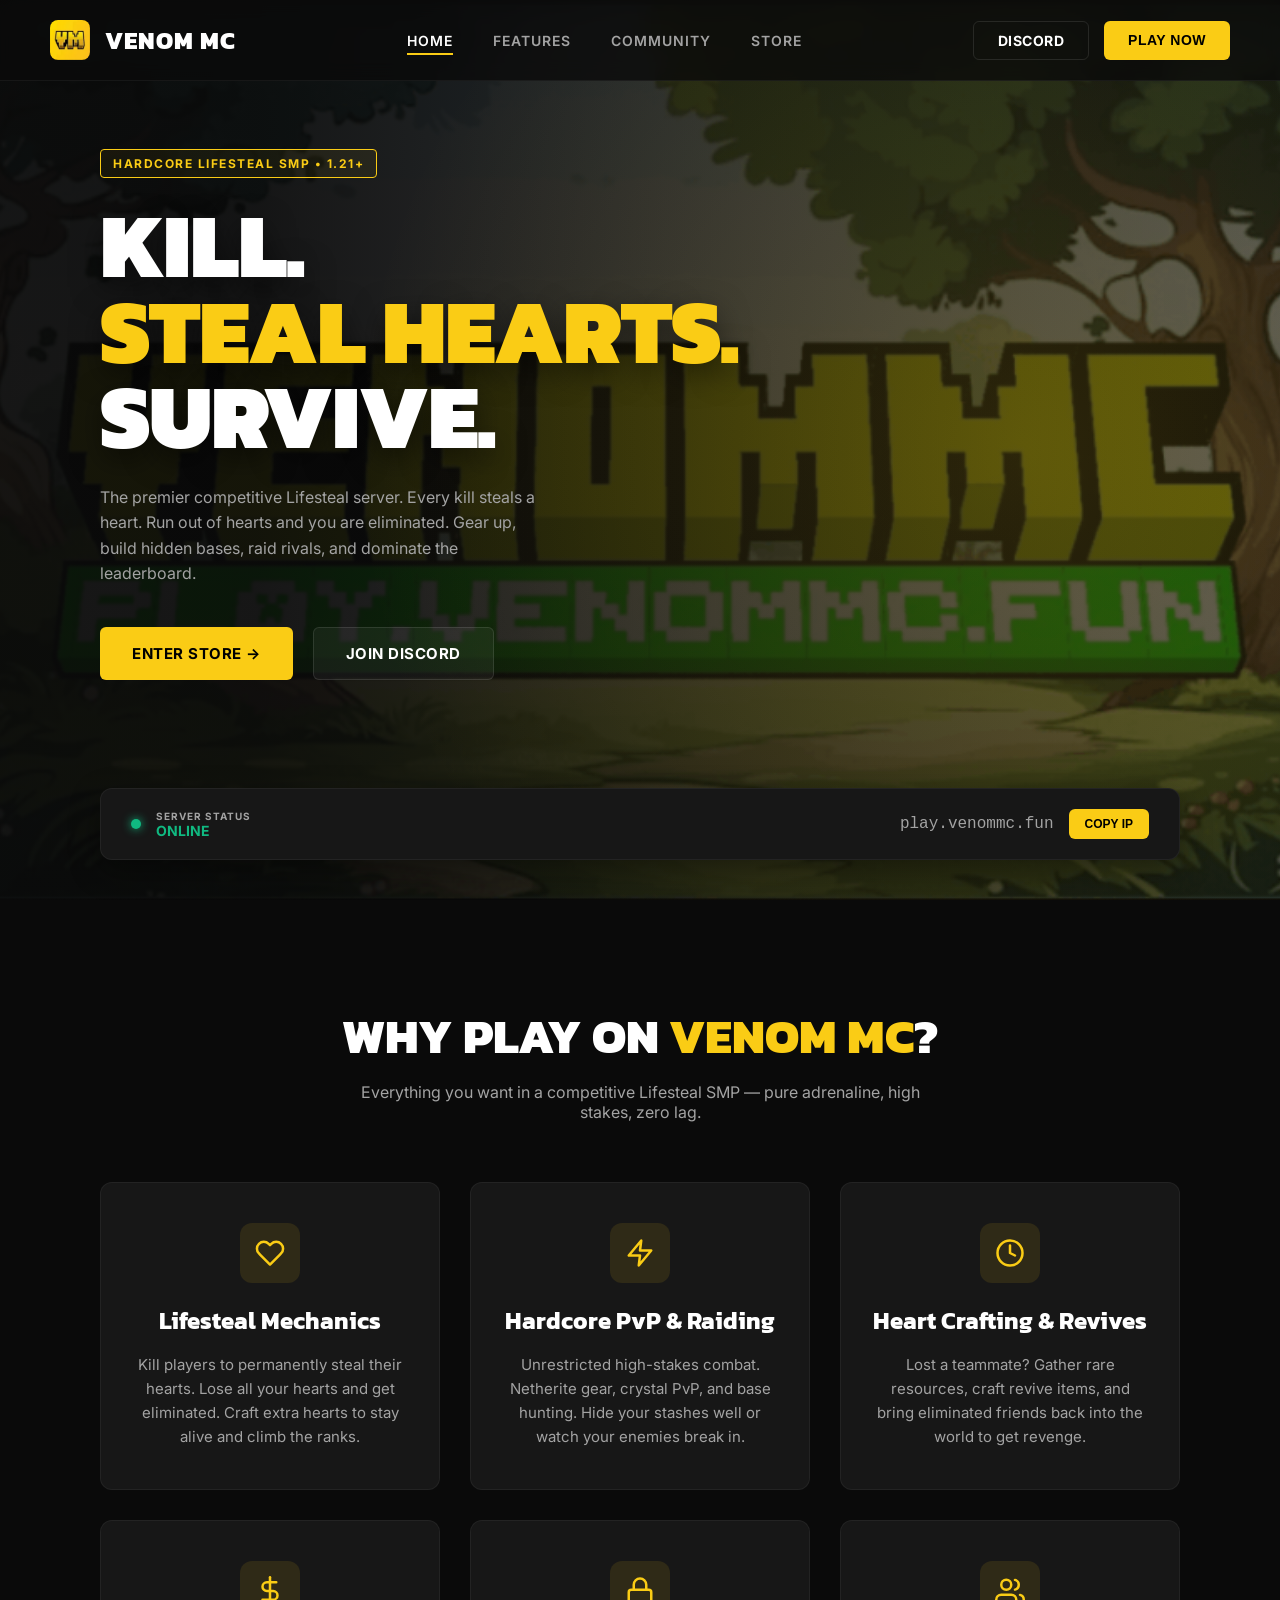
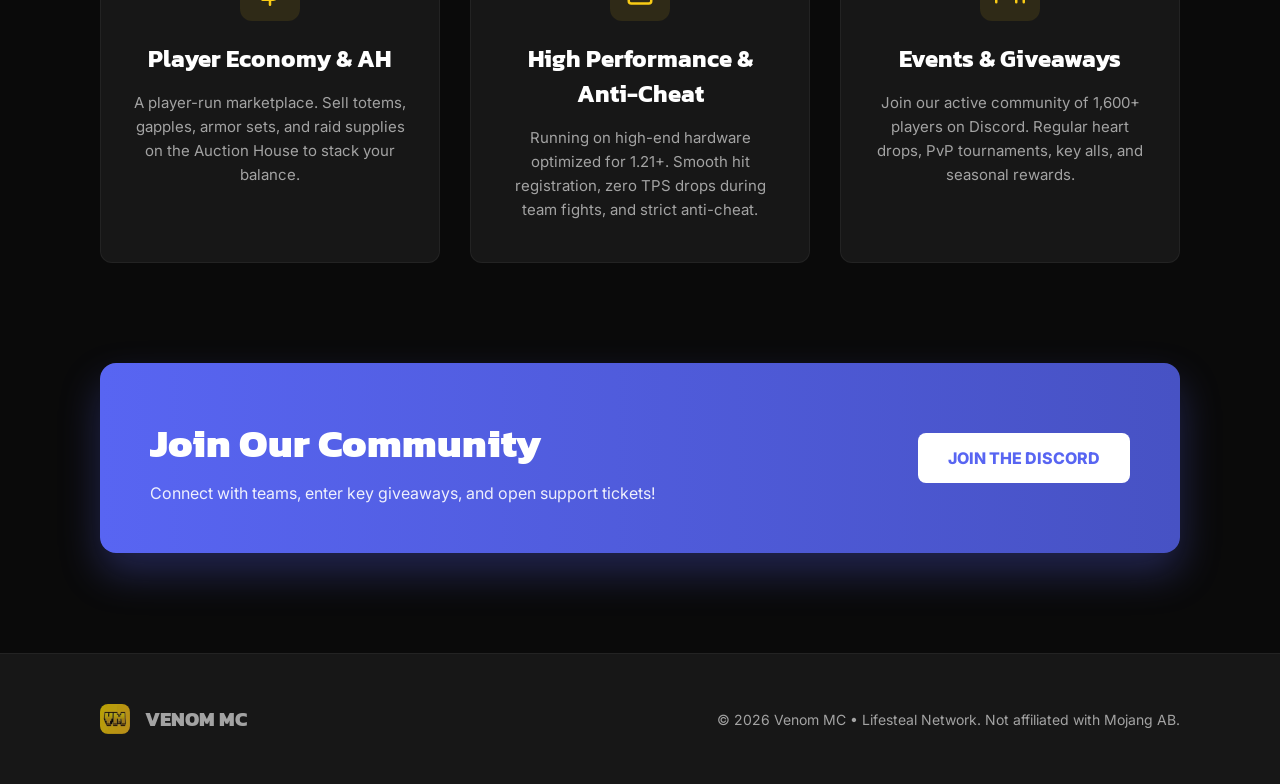
==== commit e9f4dc93: "Add files via upload" ====
--- a/index.html
+++ b/index.html
@@ -5,15 +5,499 @@
     <meta name="viewport" content="width=device-width, initial-scale=1.0">
     <title>Venom MC &bull; Lifesteal SMP</title>
     <link href="https://fonts.googleapis.com/css2?family=Kanit:wght@400;700;800;900&family=Inter:wght@400;500;600;700&display=swap" rel="stylesheet">
-    <link rel="stylesheet" href="style.css">
     <link rel="icon" type="image/png" href="favicon.png">
+    <style>
+        :root {
+            --color-primary: #facc15;
+            --color-primary-dark: #ca8a04;
+            --bg-dark: #0a0a0a;
+            --bg-panel: #171717;
+            --bg-card: #1f1f1f;
+            --text-light: #ffffff;
+            --text-muted: #a3a3a3;
+        }
+
+        * {
+            margin: 0;
+            padding: 0;
+            box-sizing: border-box;
+        }
+
+        body {
+            font-family: 'Inter', sans-serif;
+            background-color: var(--bg-dark);
+            color: var(--text-light);
+            min-height: 100vh;
+            display: flex;
+            flex-direction: column;
+            overflow-x: hidden;
+        }
+
+        .hero-section {
+            background-image: 
+                radial-gradient(circle at 80% 50%, rgba(250, 204, 21, 0.15) 0%, transparent 60%),
+                linear-gradient(to right, rgba(10, 10, 10, 0.95) 20%, rgba(10, 10, 10, 0.7) 100%),
+                url('header_bg.jpg');
+            background-size: cover, cover, cover;
+            background-position: center, center, center;
+            background-attachment: fixed;
+            min-height: 100vh;
+            display: flex;
+            flex-direction: column;
+        }
+
+        /* Navbar */
+        nav {
+            display: flex;
+            justify-content: space-between;
+            align-items: center;
+            padding: 20px 50px;
+            border-bottom: 1px solid rgba(255, 255, 255, 0.05);
+            background: rgba(10, 10, 10, 0.8);
+            backdrop-filter: blur(10px);
+            position: sticky;
+            top: 0;
+            z-index: 100;
+        }
+
+        .nav-left {
+            display: flex;
+            align-items: center;
+            gap: 15px;
+            font-family: 'Kanit', sans-serif;
+            font-size: 24px;
+            font-weight: 800;
+            letter-spacing: 1px;
+        }
+
+        .nav-logo {
+            height: 40px;
+            max-height: 40px;
+            width: auto;
+            max-width: 40px;
+            object-fit: contain;
+            border-radius: 8px;
+            display: inline-block;
+        }
+
+        .nav-center {
+            display: flex;
+            gap: 40px;
+        }
+
+        .nav-link {
+            color: var(--text-muted);
+            text-decoration: none;
+            font-weight: 600;
+            font-size: 14px;
+            text-transform: uppercase;
+            letter-spacing: 1px;
+            transition: color 0.3s ease;
+            position: relative;
+        }
+
+        .nav-link:hover, .nav-link.active {
+            color: var(--text-light);
+        }
+
+        .nav-link.active::after {
+            content: '';
+            position: absolute;
+            bottom: -6px;
+            left: 0;
+            width: 100%;
+            height: 2px;
+            background-color: var(--color-primary);
+        }
+
+        .nav-right {
+            display: flex;
+            gap: 15px;
+        }
+
+        .btn {
+            padding: 10px 24px;
+            border-radius: 6px;
+            font-weight: 700;
+            font-size: 14px;
+            text-transform: uppercase;
+            letter-spacing: 0.5px;
+            cursor: pointer;
+            text-decoration: none;
+            transition: all 0.3s ease;
+            display: inline-flex;
+            align-items: center;
+            justify-content: center;
+            border: none;
+        }
+
+        .btn-outline {
+            background: transparent;
+            color: var(--text-light);
+            border: 1px solid rgba(255, 255, 255, 0.1);
+        }
+
+        .btn-outline:hover {
+            background: rgba(255, 255, 255, 0.05);
+            border-color: rgba(255, 255, 255, 0.2);
+        }
+
+        .btn-primary {
+            background: var(--color-primary);
+            color: #000;
+        }
+
+        .btn-primary:hover {
+            background: var(--color-primary-dark);
+            transform: translateY(-2px);
+            box-shadow: 0 4px 15px rgba(250, 204, 21, 0.3);
+        }
+
+        .btn-dark {
+            background: rgba(255, 255, 255, 0.05);
+            color: var(--text-light);
+            border: 1px solid rgba(255, 255, 255, 0.1);
+        }
+
+        .btn-dark:hover {
+            background: rgba(255, 255, 255, 0.1);
+        }
+
+        /* Hero Section */
+        .hero {
+            flex-grow: 1;
+            display: flex;
+            flex-direction: column;
+            justify-content: center;
+            padding: 0 100px;
+            position: relative;
+        }
+
+        .hero-tag {
+            display: inline-block;
+            border: 1px solid var(--color-primary);
+            color: var(--color-primary);
+            padding: 6px 12px;
+            border-radius: 4px;
+            font-size: 12px;
+            font-weight: 700;
+            letter-spacing: 1.5px;
+            text-transform: uppercase;
+            margin-bottom: 25px;
+            background: rgba(250, 204, 21, 0.05);
+            width: fit-content;
+        }
+
+        .hero-title {
+            font-family: 'Kanit', sans-serif;
+            font-size: 90px;
+            font-weight: 900;
+            line-height: 0.95;
+            text-transform: uppercase;
+            margin-bottom: 25px;
+            letter-spacing: -1px;
+            text-shadow: 0 10px 30px rgba(0,0,0,0.5);
+        }
+
+        .text-yellow {
+            color: var(--color-primary);
+        }
+
+        .hero-desc {
+            color: var(--text-muted);
+            font-size: 16px;
+            max-width: 450px;
+            line-height: 1.6;
+            margin-bottom: 40px;
+        }
+
+        .hero-buttons {
+            display: flex;
+            gap: 20px;
+        }
+
+        .btn-large {
+            padding: 16px 32px;
+            font-size: 15px;
+            gap: 10px;
+        }
+
+        /* Status Bar */
+        .status-bar {
+            margin: 40px 100px;
+            background: var(--bg-panel);
+            border: 1px solid rgba(255, 255, 255, 0.05);
+            border-radius: 12px;
+            padding: 20px 30px;
+            display: flex;
+            justify-content: space-between;
+            align-items: center;
+            box-shadow: 0 10px 30px rgba(0,0,0,0.4);
+        }
+
+        .status-left {
+            display: flex;
+            align-items: center;
+            gap: 15px;
+        }
+
+        .status-dot {
+            width: 10px;
+            height: 10px;
+            background: #10b981;
+            border-radius: 50%;
+            box-shadow: 0 0 10px #10b981;
+            animation: pulse 2s infinite;
+        }
+
+        @keyframes pulse {
+            0% { transform: scale(1); opacity: 1; }
+            50% { transform: scale(1.2); opacity: 0.7; }
+            100% { transform: scale(1); opacity: 1; }
+        }
+
+        .status-text {
+            display: flex;
+            flex-direction: column;
+        }
+
+        .status-label {
+            color: var(--text-muted);
+            font-size: 10px;
+            font-weight: 700;
+            text-transform: uppercase;
+            letter-spacing: 1px;
+        }
+
+        .status-value {
+            color: #10b981;
+            font-size: 14px;
+            font-weight: 700;
+            text-transform: uppercase;
+        }
+
+        .status-right {
+            display: flex;
+            align-items: center;
+            gap: 15px;
+        }
+
+        .ip-text {
+            color: var(--text-muted);
+            font-family: monospace;
+            font-size: 16px;
+        }
+
+        .btn-copy {
+            background: var(--color-primary);
+            color: #000;
+            border: none;
+            padding: 8px 16px;
+            border-radius: 6px;
+            font-weight: 800;
+            font-size: 12px;
+            cursor: pointer;
+            transition: all 0.2s ease;
+        }
+
+        .btn-copy:hover {
+            background: var(--color-primary-dark);
+        }
+
+        /* Features Section */
+        .features-section {
+            padding: 100px;
+            background-color: var(--bg-dark);
+            text-align: center;
+        }
+        
+        .section-title {
+            font-family: 'Kanit', sans-serif;
+            font-size: 48px;
+            font-weight: 800;
+            text-transform: uppercase;
+            margin-bottom: 10px;
+        }
+        
+        .section-subtitle {
+            color: var(--text-muted);
+            font-size: 16px;
+            margin-bottom: 60px;
+            max-width: 600px;
+            margin-left: auto;
+            margin-right: auto;
+        }
+
+        .features-grid {
+            display: grid;
+            grid-template-columns: repeat(3, 1fr);
+            gap: 30px;
+        }
+
+        .feature-card {
+            background: var(--bg-panel);
+            border: 1px solid rgba(255,255,255,0.05);
+            border-radius: 12px;
+            padding: 40px 30px;
+            transition: transform 0.3s ease, border-color 0.3s ease;
+        }
+
+        .feature-card:hover {
+            transform: translateY(-10px);
+            border-color: rgba(250, 204, 21, 0.4);
+        }
+
+        .feature-icon {
+            width: 60px;
+            height: 60px;
+            background: rgba(250, 204, 21, 0.1);
+            border-radius: 12px;
+            display: flex;
+            align-items: center;
+            justify-content: center;
+            margin: 0 auto 20px auto;
+            color: var(--color-primary);
+        }
+
+        .feature-icon svg {
+            width: 30px;
+            height: 30px;
+        }
+
+        .feature-title {
+            font-family: 'Kanit', sans-serif;
+            font-size: 24px;
+            font-weight: 700;
+            margin-bottom: 15px;
+        }
+
+        .feature-desc {
+            color: var(--text-muted);
+            font-size: 15px;
+            line-height: 1.6;
+        }
+
+        /* Discord Banner */
+        .discord-banner {
+            background: linear-gradient(90deg, #5865F2 0%, #4752C4 100%);
+            margin: 0 100px 100px 100px;
+            border-radius: 16px;
+            padding: 50px;
+            display: flex;
+            justify-content: space-between;
+            align-items: center;
+            box-shadow: 0 20px 40px rgba(88, 101, 242, 0.3);
+        }
+
+        .discord-text h2 {
+            font-family: 'Kanit', sans-serif;
+            font-size: 40px;
+            font-weight: 800;
+            margin-bottom: 10px;
+        }
+
+        .discord-text p {
+            font-size: 16px;
+            opacity: 0.9;
+        }
+
+        .btn-discord {
+            background: white;
+            color: #5865F2;
+            padding: 15px 30px;
+            border-radius: 8px;
+            font-weight: 800;
+            font-size: 16px;
+            text-transform: uppercase;
+            text-decoration: none;
+            transition: transform 0.2s ease;
+        }
+
+        .btn-discord:hover {
+            transform: scale(1.05);
+        }
+
+        /* Footer */
+        footer {
+            background: var(--bg-panel);
+            padding: 50px 100px;
+            display: flex;
+            justify-content: space-between;
+            align-items: center;
+            border-top: 1px solid rgba(255,255,255,0.05);
+        }
+
+        .footer-left {
+            display: flex;
+            align-items: center;
+            gap: 15px;
+            font-family: 'Kanit', sans-serif;
+            font-size: 20px;
+            font-weight: 800;
+            color: var(--text-muted);
+        }
+
+        .footer-left img {
+            height: 30px;
+            opacity: 0.7;
+        }
+
+        .footer-right {
+            color: var(--text-muted);
+            font-size: 14px;
+        }
+
+        /* Responsive */
+        @media (max-width: 1024px) {
+            .features-grid {
+                grid-template-columns: repeat(2, 1fr);
+            }
+        }
+
+        @media (max-width: 900px) {
+            nav, .hero, .features-section, .discord-banner, footer {
+                padding-left: 30px;
+                padding-right: 30px;
+            }
+            nav {
+                flex-direction: column;
+                gap: 20px;
+            }
+            .hero {
+                text-align: center;
+                align-items: center;
+                padding-top: 40px;
+            }
+            .hero-title {
+                font-size: 60px;
+            }
+            .status-bar {
+                margin: 20px 30px;
+                flex-direction: column;
+                gap: 20px;
+            }
+            .features-grid {
+                grid-template-columns: 1fr;
+            }
+            .discord-banner {
+                flex-direction: column;
+                text-align: center;
+                gap: 30px;
+                margin-left: 30px;
+                margin-right: 30px;
+            }
+            footer {
+                flex-direction: column;
+                gap: 20px;
+            }
+        }
+    </style>
 </head>
 <body>
 
-    <!-- Header Section -->
-    <div class="header-wrapper">
+    <div class="hero-section">
         <!-- Navbar -->
-        <nav class="navbar">
+        <nav>
             <div class="nav-left">
                 <img src="vm_logo.png" alt="Venom MC Logo" class="nav-logo">
                 VENOM MC
@@ -46,7 +530,7 @@
             
             <div class="hero-buttons">
                 <a href="store.html" class="btn btn-primary btn-large">
-                    VISIT STORE &rarr;
+                    ENTER STORE &rarr;
                 </a>
                 <a href="https://discord.gg/KCAyPgyaUP" target="_blank" class="btn btn-dark btn-large">
                     JOIN DISCORD
@@ -60,7 +544,7 @@
                 <div class="status-dot"></div>
                 <div class="status-text">
                     <span class="status-label">Server Status</span>
-                    <span class="status-value">ONLINE</span>
+                    <span class="status-value" id="landing-player-count">ONLINE</span>
                 </div>
             </div>
             <div class="status-right">
@@ -73,7 +557,7 @@
     <!-- Features Section -->
     <section id="features" class="features-section">
         <h2 class="section-title">Why Play on <span class="text-yellow">Venom MC</span>?</h2>
-        <p class="section-subtitle">Everything you want in a competitive Lifesteal SMP &mdash; no boring bloat, no lag, pure adrenaline.</p>
+        <p class="section-subtitle">Everything you want in a competitive Lifesteal SMP &mdash; pure adrenaline, high stakes, zero lag.</p>
         
         <div class="features-grid">
             <!-- Feature 1 -->
@@ -117,7 +601,7 @@
                 <div class="feature-icon">
                     <svg viewBox="0 0 24 24" fill="none" stroke="currentColor" stroke-width="2" stroke-linecap="round" stroke-linejoin="round"><rect x="3" y="11" width="18" height="11" rx="2" ry="2"></rect><path d="M7 11V7a5 5 0 0 1 10 0v4"></path></svg>
                 </div>
-                <h3 class="feature-title">High Performance & No Lag</h3>
+                <h3 class="feature-title">High Performance & Anti-Cheat</h3>
                 <p class="feature-desc">Running on high-end hardware optimized for 1.21+. Smooth hit registration, zero TPS drops during team fights, and strict anti-cheat.</p>
             </div>
             
@@ -135,18 +619,18 @@
     <!-- Discord Banner -->
     <section id="community" class="discord-banner">
         <div class="discord-text">
-            <h2>Join the Discord</h2>
-            <p>Connect with teams, get announcements, enter key giveaways, and open support tickets.</p>
+            <h2>Join Our Community</h2>
+            <p>Connect with teams, enter key giveaways, and open support tickets!</p>
         </div>
         <a href="https://discord.gg/KCAyPgyaUP" target="_blank" class="btn-discord">
-            Join Discord Server
+            Join the Discord
         </a>
     </section>
 
     <!-- Footer -->
     <footer>
         <div class="footer-left">
-            <img src="vm_logo.png" alt="Logo">
+            <img src="vm_logo.png" alt="Logo" class="nav-logo">
             VENOM MC
         </div>
         <div class="footer-right">
@@ -154,7 +638,6 @@
         </div>
     </footer>
 
-    <script src="script.js"></script>
     <script>
         function copyIP() {
             navigator.clipboard.writeText('play.venommc.fun').then(() => {
@@ -168,6 +651,24 @@
                 });
             });
         }
+
+        // Live Minecraft Player Count Fetch
+        async function fetchLiveCount() {
+            try {
+                const res = await fetch('https://api.mcsrvstat.us/2/play.venommc.fun');
+                const data = await res.json();
+                const el = document.getElementById('landing-player-count');
+                if (el && data) {
+                    if (data.online) {
+                        el.innerText = 'Online (' + (data.players ? data.players.online : 0) + ' Players)';
+                    } else {
+                        el.innerText = 'ONLINE';
+                    }
+                }
+            } catch(e) {}
+        }
+        fetchLiveCount();
+        setInterval(fetchLiveCount, 10000);
     </script>
 </body>
-</html>+</html>
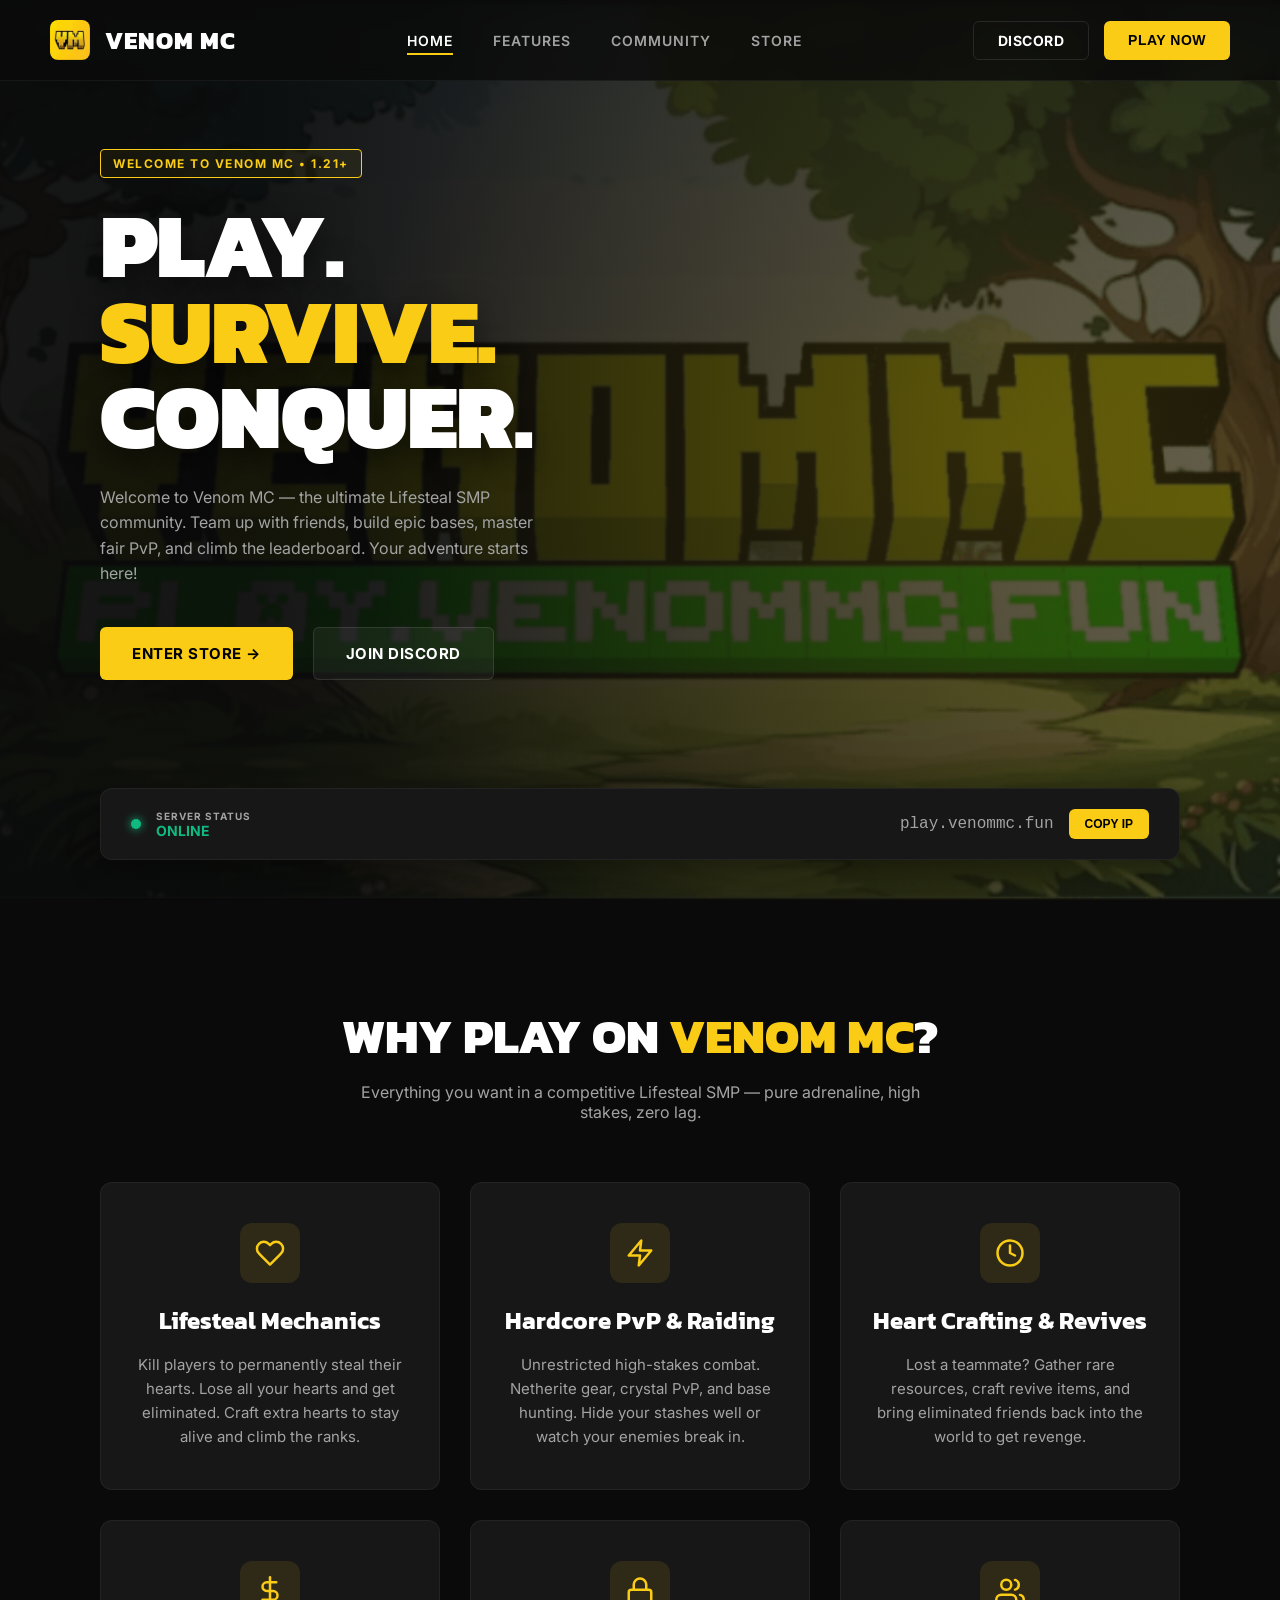
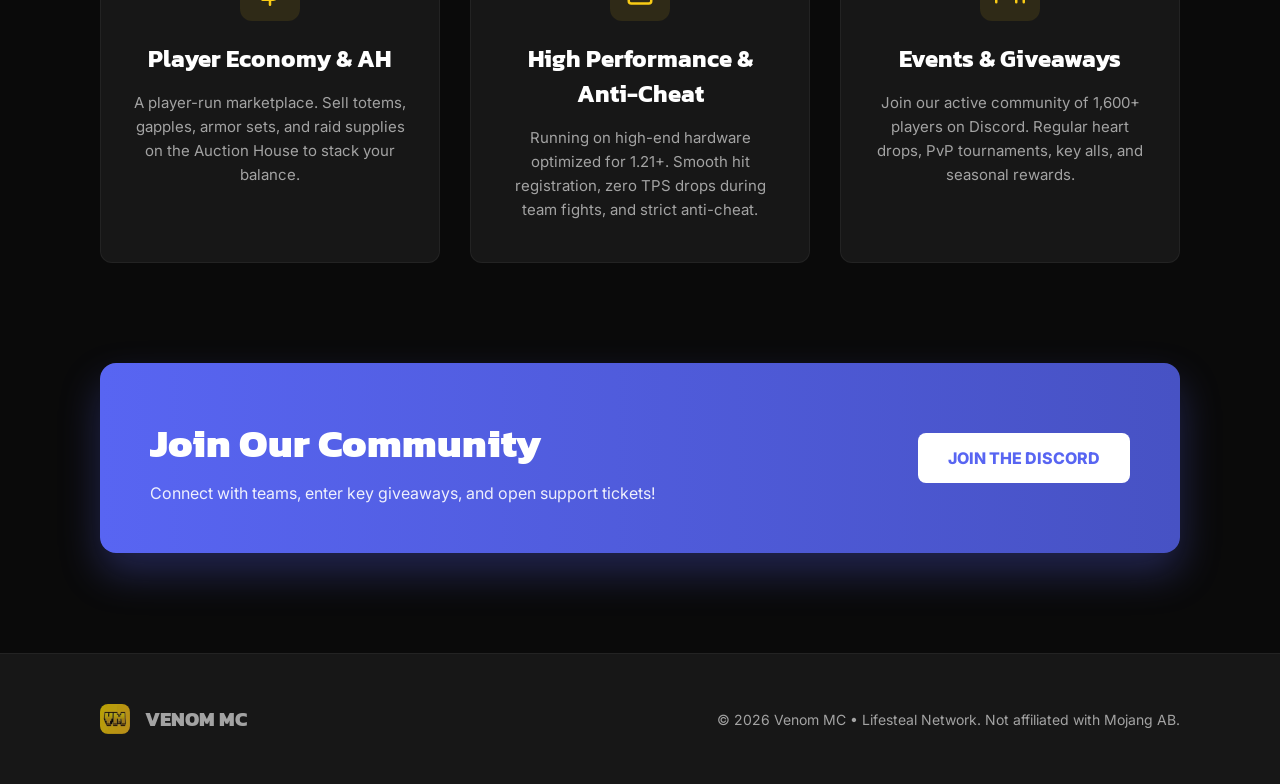
==== commit ead24bbd: "Add files via upload" ====
--- a/index.html
+++ b/index.html
@@ -516,16 +516,16 @@
 
         <!-- Hero Content -->
         <section class="hero">
-            <div class="hero-tag">HARDCORE LIFESTEAL SMP &bull; 1.21+</div>
+            <div class="hero-tag">WELCOME TO VENOM MC &bull; 1.21+</div>
             
             <h1 class="hero-title">
-                KILL.<br>
-                <span class="text-yellow">STEAL HEARTS.</span><br>
-                SURVIVE.
+                PLAY.<br>
+                <span class="text-yellow">SURVIVE.</span><br>
+                CONQUER.
             </h1>
             
             <p class="hero-desc">
-                The premier competitive Lifesteal server. Every kill steals a heart. Run out of hearts and you are eliminated. Gear up, build hidden bases, raid rivals, and dominate the leaderboard.
+                Welcome to Venom MC &mdash; the ultimate Lifesteal SMP community. Team up with friends, build epic bases, master fair PvP, and climb the leaderboard. Your adventure starts here!
             </p>
             
             <div class="hero-buttons">
